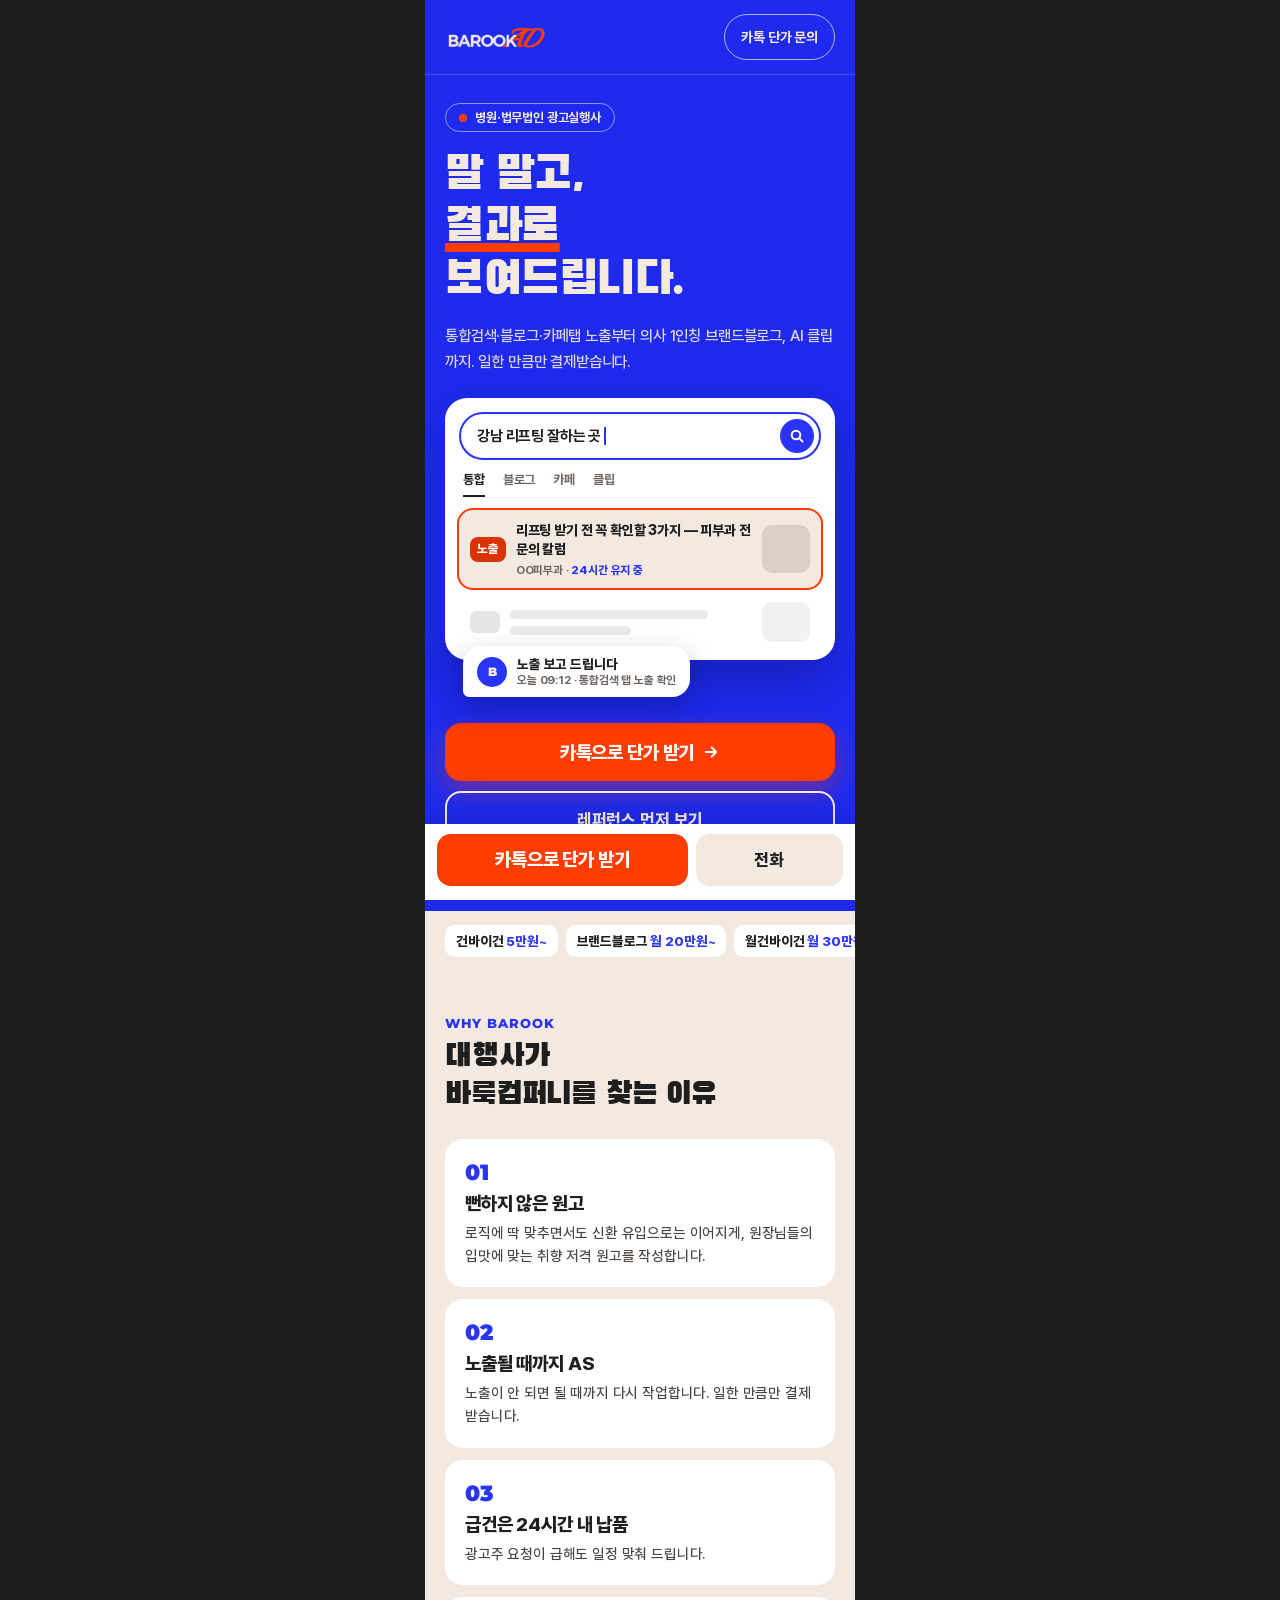
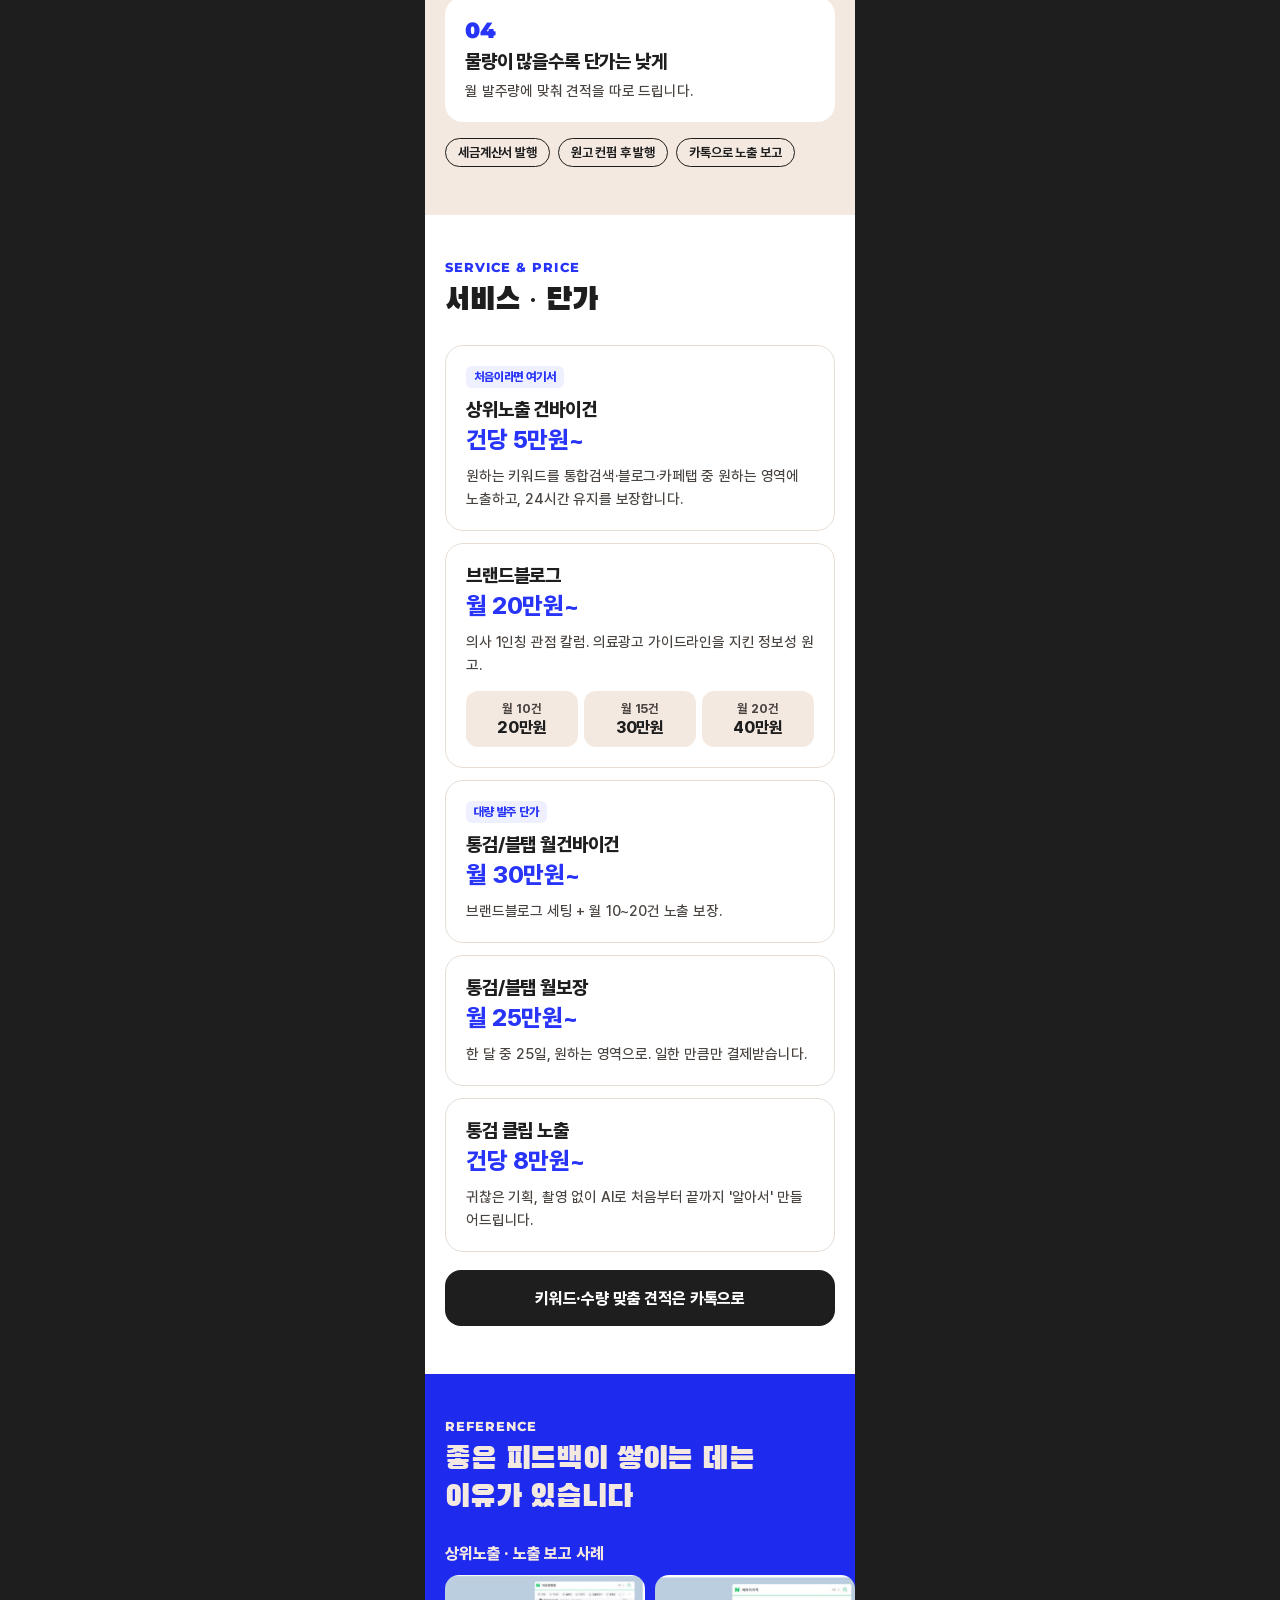
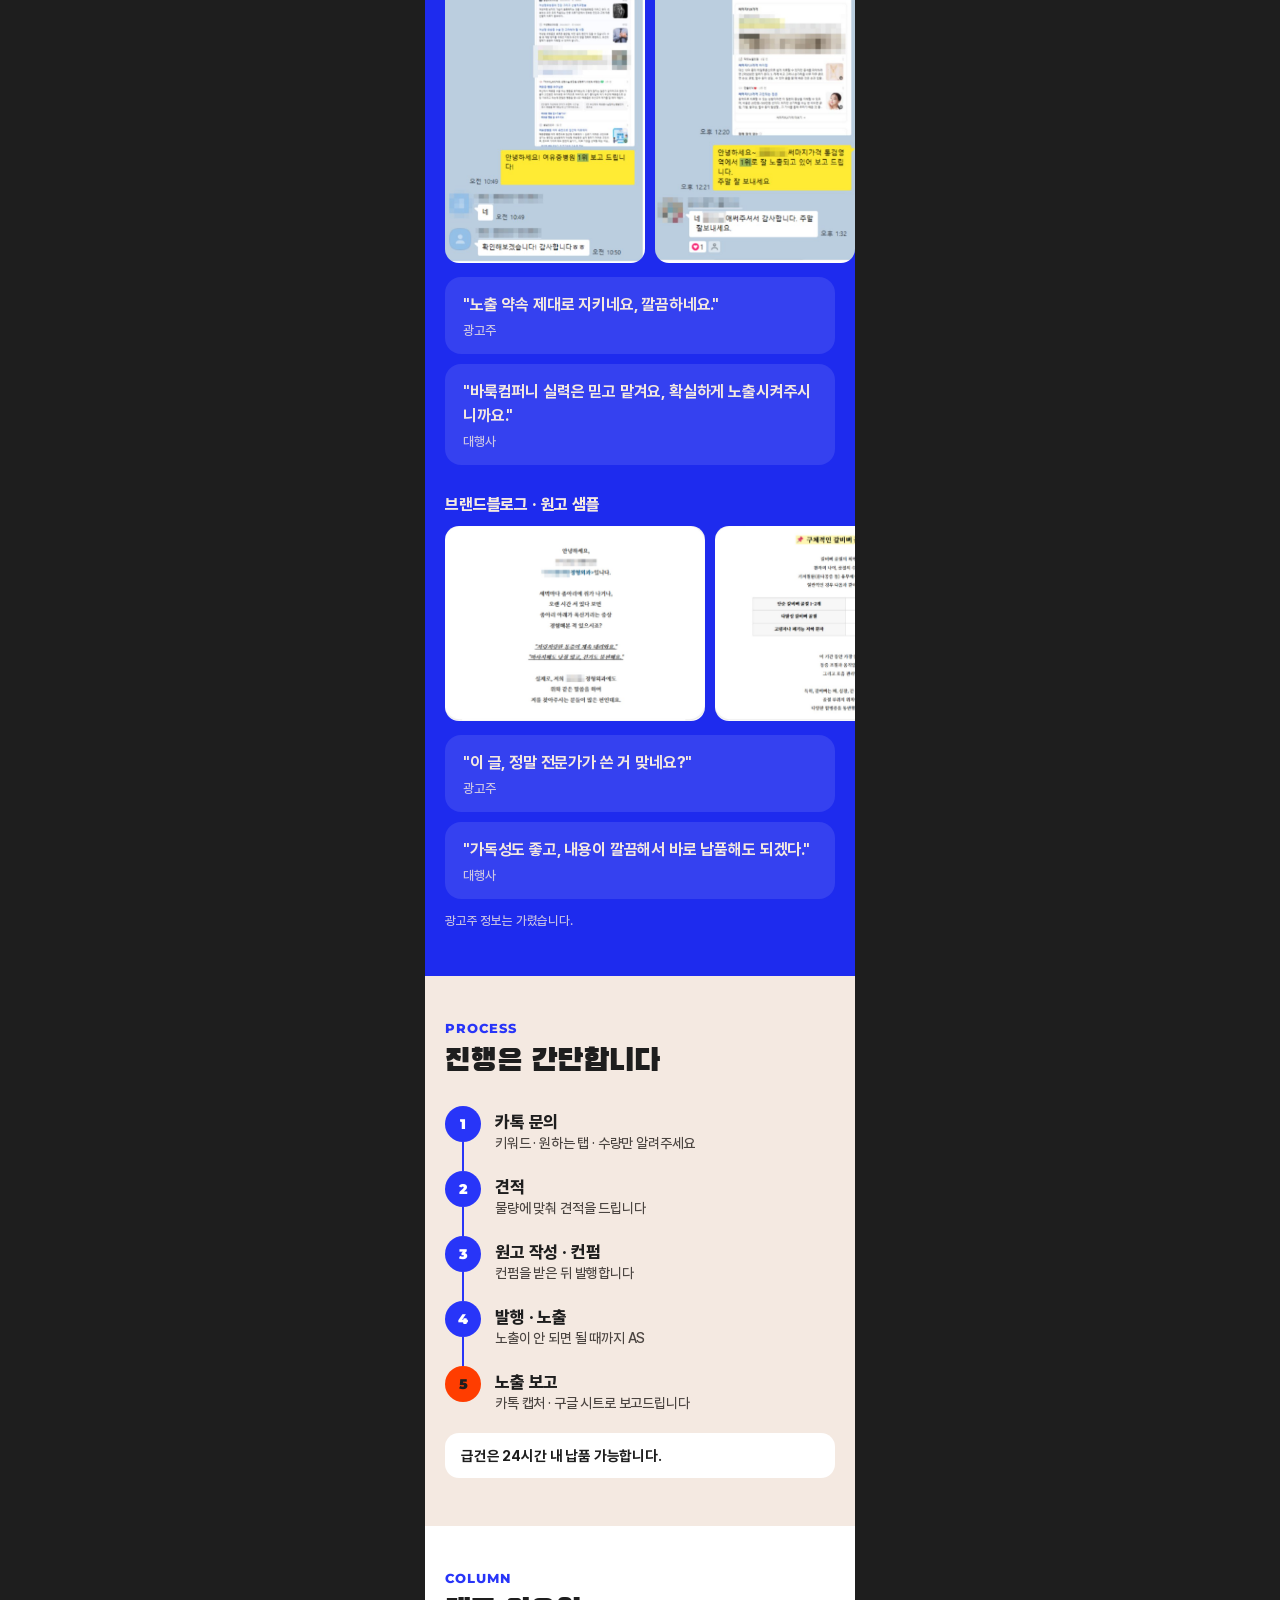
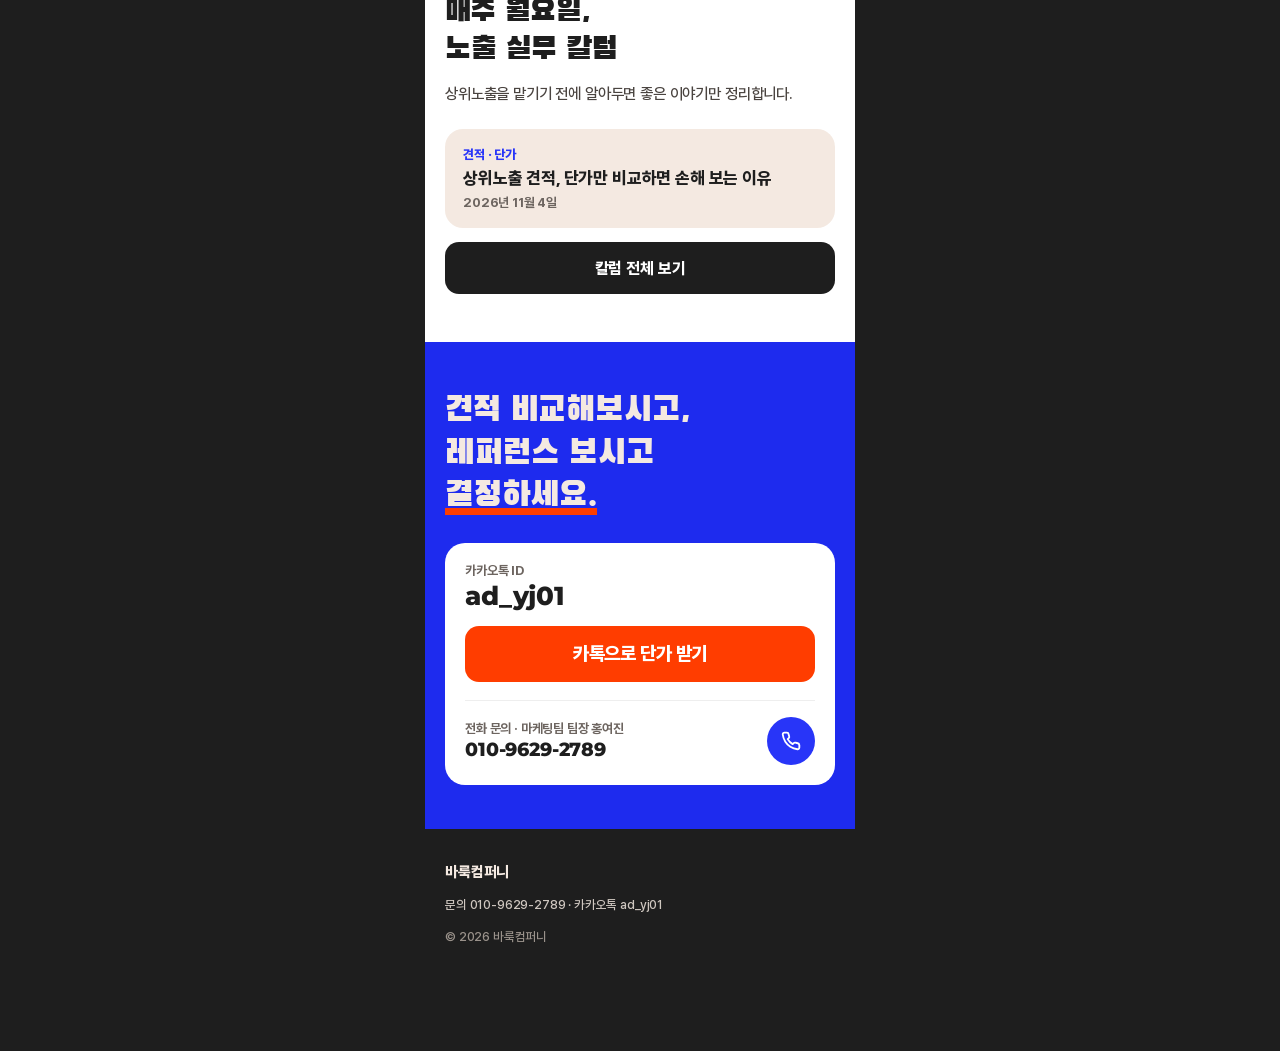
==== index.html @ 10cfa562 "홈페이지 + 칼럼 구조 + 첫 칼럼 Co-Authored-By: Claude Opus 5.5 <noreply@anthropic.com> Claude-Session: https://" ====
<!doctype html>
<html lang="ko">
<head>
<meta charset="utf-8">
<meta name="viewport" content="width=device-width, initial-scale=1">
<meta name="naver-site-verification" content="9f7750fa93e4ac47fd04070703e6110148996afa" />
<title>병원·법무법인 광고실행사 바룩컴퍼니 | 병원광고 | 법률마케팅</title>
<meta name="description" content="병원 및 법무법인 전문 광고실행사, 병원홍보, 병원광고, 개원마케팅, 병원마케팅, 치과, 피부과, 성형외과, 정형외과, 한의원마케팅, 변호사마케팅, 법무법인마케팅, 블로그관리대행">
<meta property="og:type" content="website">
<meta property="og:title" content="병원·법무법인 광고실행사 바룩컴퍼니">
<meta property="og:site_name" content="바룩컴퍼니">
<meta property="og:description" content="말 말고, 결과로 보여드립니다. 상위노출 건당 5만원부터 · 24시간 유지 보장 · 노출될 때까지 AS">
<meta property="og:url" content="https://barookad.netlify.app/">
<meta property="og:image" content="https://barookad.netlify.app/og.png">
<meta property="og:image:width" content="1200">
<meta property="og:image:height" content="630">
<meta property="og:locale" content="ko_KR">
<meta name="robots" content="index,follow">
<link rel="canonical" href="https://barookad.netlify.app/">
<meta name="theme-color" content="#1E2BEE">
<link rel="icon" href="favicon.ico" sizes="any">
<link rel="icon" type="image/png" sizes="192x192" href="icon-192.png">
<link rel="apple-touch-icon" href="apple-touch-icon.png">
<link rel="preconnect" href="https://fonts.googleapis.com">
<link rel="preconnect" href="https://fonts.gstatic.com" crossorigin>
<link rel="stylesheet" href="https://fonts.googleapis.com/css2?family=Black+Han+Sans&family=Montserrat:wght@700;800;900&display=swap">
<style>
@font-face{font-family:"Pretendard";font-weight:500;font-display:swap;src:url("assets/fonts/Pretendard-Medium.woff2") format("woff2")}
@font-face{font-family:"Pretendard";font-weight:700;font-display:swap;src:url("assets/fonts/Pretendard-Bold.woff2") format("woff2")}
@font-face{font-family:"Pretendard";font-weight:800;font-display:swap;src:url("assets/fonts/Pretendard-ExtraBold.woff2") format("woff2")}
html{scroll-behavior:smooth}
body{margin:0;background:#1E1E1E;font-family:"Pretendard",sans-serif}
a{color:#2835F8}a:hover{color:#1E2BEE}
</style>
</head>
<body>
<div style="width: 100%; max-width: 430px; margin: 0 auto; display: flex; flex-direction: column; background: #1E1E1E; font-family: 'Pretendard', 'Apple SD Gothic Neo', sans-serif; color: #1E1E1E; letter-spacing: -0.01em; -webkit-font-smoothing: antialiased">

<header style="background: #1E2BEE; padding: 14px 20px; display: flex; align-items: center; justify-content: space-between; border-bottom: 1px solid rgba(244,233,225,0.18)">
  <img src="assets/logo.png" alt="BAROOK AD 바룩컴퍼니" style="height: 24px; width: auto; display: block">
  <a href="#contact" style="display: inline-flex; align-items: center; min-height: 44px; padding: 0 16px; border-radius: 999px; border: 1.5px solid rgba(244,233,225,0.7); color: #F4E9E1; font-size: 14px; font-weight: 700; text-decoration: none">카톡 단가 문의</a>
</header>

<section style="background: #1E2BEE; color: #F4E9E1; padding: 28px 20px 0">
  <p style="margin: 0; display: inline-flex; align-items: center; gap: 8px; border: 1.5px solid rgba(244,233,225,0.55); border-radius: 999px; padding: 6px 13px; font-size: 13px; font-weight: 700"><span style="width: 8px; height: 8px; border-radius: 50%; background: #FF3D00; display: inline-block"></span>병원·법무법인 광고실행사</p>
  <h1 style="margin: 18px 0 0; font-family: 'Black Han Sans', 'Pretendard', sans-serif; font-weight: 400; font-size: 46px; line-height: 1.14; letter-spacing: -0.01em">말 말고,<br><span style="text-decoration: underline; text-decoration-color: #FF3D00; text-decoration-thickness: 9px; text-underline-offset: 2px">결과로</span><br>보여드립니다.</h1>
  <p style="margin: 16px 0 0; font-size: 15.5px; line-height: 1.65; font-weight: 500; color: rgba(244,233,225,0.9)">통합검색·블로그·카페탭 노출부터 의사 1인칭 브랜드블로그, AI 클립까지. 일한 만큼만 결제받습니다.</p>

  <div style="margin-top: 24px; background: #FFFFFF; border-radius: 22px; padding: 14px; color: #1E1E1E; box-shadow: 0 20px 50px rgba(8,12,90,0.35)">
    <div style="display: flex; align-items: center; border: 2px solid #2835F8; border-radius: 999px; padding: 5px 5px 5px 16px; font-size: 15px; font-weight: 700">
      <span>강남 리프팅 잘하는 곳</span><span style="display: inline-block; width: 2px; height: 18px; background: #2835F8; margin-left: 3px"></span>
      <span style="margin-left: auto; width: 34px; height: 34px; border-radius: 50%; background: #2835F8; display: flex; align-items: center; justify-content: center"><svg width="16" height="16" viewBox="0 0 24 24" fill="none" stroke="#FFFFFF" stroke-width="3" aria-hidden="true"><circle cx="10.5" cy="10.5" r="6.5"></circle><path d="M15.5 15.5L21 21"></path></svg></span>
    </div>
    <div style="display: flex; gap: 18px; margin: 12px 4px 0; font-size: 13px; font-weight: 700; color: #6D6560; border-bottom: 1px solid #EEEEEE">
      <span style="padding-bottom: 8px; color: #1E1E1E; border-bottom: 2.5px solid #1E1E1E">통합</span><span style="padding-bottom: 8px">블로그</span><span style="padding-bottom: 8px">카페</span><span style="padding-bottom: 8px">클립</span>
    </div>
    <div style="margin-top: 12px; display: flex; gap: 10px; align-items: center; padding: 11px; border-radius: 14px; background: #F4E9E1; outline: 2px solid #FF3D00">
      <span style="flex: none; background: #D93300; color: #FFFFFF; border-radius: 8px; padding: 6px 7px; font-size: 12.5px; font-weight: 800; line-height: 1">노출</span>
      <div style="flex: 1; min-width: 0">
        <div style="font-size: 14px; font-weight: 800; line-height: 1.35">리프팅 받기 전 꼭 확인할 3가지 — 피부과 전문의 칼럼</div>
        <div style="margin-top: 4px; font-size: 11.5px; color: #6D6560; font-weight: 600">OO피부과 · <span style="color: #2835F8; font-weight: 800">24시간 유지 중</span></div>
      </div>
      <span style="flex: none; width: 48px; height: 48px; border-radius: 10px; background: #DCD0C6"></span>
    </div>
    <div style="margin-top: 10px; display: flex; gap: 10px; align-items: center; padding: 4px 11px">
      <span style="flex: none; width: 30px; height: 22px; border-radius: 6px; background: #E6E6E6"></span>
      <div style="flex: 1"><div style="height: 9px; width: 82%; border-radius: 5px; background: #EBEBEB"></div><div style="height: 9px; width: 50%; border-radius: 5px; background: #EBEBEB; margin-top: 7px"></div></div>
      <span style="flex: none; width: 48px; height: 40px; border-radius: 10px; background: #F1F1F1"></span>
    </div>
  </div>
  <div style="position: relative; margin: -14px 0 0 18px; display: inline-flex; gap: 10px; align-items: center; background: #FFFFFF; color: #1E1E1E; border-radius: 18px 18px 18px 6px; padding: 10px 14px; box-shadow: 0 12px 28px rgba(8,12,90,0.3)">
    <span style="width: 30px; height: 30px; border-radius: 50%; background: #2835F8; color: #F4E9E1; display: flex; align-items: center; justify-content: center; font-family: 'Montserrat', sans-serif; font-weight: 900; font-size: 12px">B</span>
    <div><div style="font-size: 13.5px; font-weight: 800">노출 보고 드립니다</div><div style="font-size: 11.5px; color: #6D6560; font-weight: 600; margin-top: 1px">오늘 09:12 · 통합검색 탭 노출 확인</div></div>
  </div>

  <div style="margin-top: 26px; display: flex; flex-direction: column; gap: 10px">
    <a href="#contact" style="display: flex; align-items: center; justify-content: center; gap: 8px; min-height: 58px; border-radius: 16px; background: #FF3D00; color: #FFFFFF; font-size: 19px; font-weight: 800; text-decoration: none; box-shadow: 0 10px 24px rgba(255,61,0,0.35)">카톡으로 단가 받기<svg width="18" height="18" viewBox="0 0 24 24" fill="none" stroke="#FFFFFF" stroke-width="2.6" stroke-linecap="round" stroke-linejoin="round" aria-hidden="true"><path d="M5 12h14M13 6l6 6-6 6"></path></svg></a>
    <a href="#reference" style="display: flex; align-items: center; justify-content: center; min-height: 54px; border-radius: 16px; border: 2px solid #F4E9E1; color: #F4E9E1; font-size: 17px; font-weight: 800; text-decoration: none">레퍼런스 먼저 보기</a>
  </div>
  <div style="margin-top: 18px; display: flex; flex-wrap: wrap; gap: 8px 14px; font-size: 13.5px; font-weight: 700">
    <span style="display: inline-flex; align-items: center; gap: 6px"><svg width="16" height="16" viewBox="0 0 24 24" fill="none" stroke="#F4E9E1" stroke-width="3" stroke-linecap="round" stroke-linejoin="round" aria-hidden="true"><path d="M4 12.5l5 5L20 6.5"></path></svg>건당 5만원부터</span>
    <span style="display: inline-flex; align-items: center; gap: 6px"><svg width="16" height="16" viewBox="0 0 24 24" fill="none" stroke="#F4E9E1" stroke-width="3" stroke-linecap="round" stroke-linejoin="round" aria-hidden="true"><path d="M4 12.5l5 5L20 6.5"></path></svg>24시간 유지 보장</span>
    <span style="display: inline-flex; align-items: center; gap: 6px"><svg width="16" height="16" viewBox="0 0 24 24" fill="none" stroke="#F4E9E1" stroke-width="3" stroke-linecap="round" stroke-linejoin="round" aria-hidden="true"><path d="M4 12.5l5 5L20 6.5"></path></svg>노출될 때까지 AS</span>
  </div>
  <div style="margin: 28px -20px 0; background: #F4E9E1; color: #1E1E1E; padding: 14px 20px; display: flex; gap: 8px; overflow-x: auto; white-space: nowrap; font-size: 13.5px; font-weight: 800">
    <span style="flex: none; background: #FFFFFF; border-radius: 10px; padding: 8px 11px">건바이건 <span style="color: #2835F8">5만원~</span></span>
    <span style="flex: none; background: #FFFFFF; border-radius: 10px; padding: 8px 11px">브랜드블로그 <span style="color: #2835F8">월 20만원~</span></span>
    <span style="flex: none; background: #FFFFFF; border-radius: 10px; padding: 8px 11px">월건바이건 <span style="color: #2835F8">월 30만원~</span></span>
    <span style="flex: none; background: #FFFFFF; border-radius: 10px; padding: 8px 11px">월보장 <span style="color: #2835F8">월 25만원~</span></span>
    <span style="flex: none; background: #FFFFFF; border-radius: 10px; padding: 8px 11px">클립 <span style="color: #2835F8">8만원~</span></span>
  </div>
</section>

<section style="background: #F4E9E1; padding: 44px 20px 48px">
  <p style="margin: 0; font-family: 'Montserrat', sans-serif; font-weight: 800; font-size: 13px; letter-spacing: 0.08em; color: #2835F8">WHY BAROOK</p>
  <h2 style="margin: 8px 0 0; font-family: 'Black Han Sans', 'Pretendard', sans-serif; font-weight: 400; font-size: 31px; line-height: 1.22">대행사가<br>바룩컴퍼니를 찾는 이유</h2>
  <div style="margin-top: 24px; display: flex; flex-direction: column; gap: 12px">
    <div style="background: #FFFFFF; border-radius: 18px; padding: 20px">
      <div style="font-family: 'Montserrat', sans-serif; font-weight: 900; font-size: 22px; color: #2835F8">01</div>
      <h3 style="margin: 6px 0 0; font-size: 19px; font-weight: 800">뻔하지 않은 원고</h3>
      <p style="margin: 6px 0 0; font-size: 14.5px; line-height: 1.6; color: #4A4440">로직에 딱 맞추면서도 신환 유입으로는 이어지게, 원장님들의 입맛에 맞는 취향 저격 원고를 작성합니다.</p>
    </div>
    <div style="background: #FFFFFF; border-radius: 18px; padding: 20px">
      <div style="font-family: 'Montserrat', sans-serif; font-weight: 900; font-size: 22px; color: #2835F8">02</div>
      <h3 style="margin: 6px 0 0; font-size: 19px; font-weight: 800">노출될 때까지 AS</h3>
      <p style="margin: 6px 0 0; font-size: 14.5px; line-height: 1.6; color: #4A4440">노출이 안 되면 될 때까지 다시 작업합니다. 일한 만큼만 결제받습니다.</p>
    </div>
    <div style="background: #FFFFFF; border-radius: 18px; padding: 20px">
      <div style="font-family: 'Montserrat', sans-serif; font-weight: 900; font-size: 22px; color: #2835F8">03</div>
      <h3 style="margin: 6px 0 0; font-size: 19px; font-weight: 800">급건은 24시간 내 납품</h3>
      <p style="margin: 6px 0 0; font-size: 14.5px; line-height: 1.6; color: #4A4440">광고주 요청이 급해도 일정 맞춰 드립니다.</p>
    </div>
    <div style="background: #FFFFFF; border-radius: 18px; padding: 20px">
      <div style="font-family: 'Montserrat', sans-serif; font-weight: 900; font-size: 22px; color: #2835F8">04</div>
      <h3 style="margin: 6px 0 0; font-size: 19px; font-weight: 800">물량이 많을수록 단가는 낮게</h3>
      <p style="margin: 6px 0 0; font-size: 14.5px; line-height: 1.6; color: #4A4440">월 발주량에 맞춰 견적을 따로 드립니다.</p>
    </div>
  </div>
  <div style="margin-top: 16px; display: flex; flex-wrap: wrap; gap: 8px">
    <span style="border: 1.5px solid #1E1E1E; border-radius: 999px; padding: 6px 12px; font-size: 13px; font-weight: 700">세금계산서 발행</span>
    <span style="border: 1.5px solid #1E1E1E; border-radius: 999px; padding: 6px 12px; font-size: 13px; font-weight: 700">원고 컨펌 후 발행</span>
    <span style="border: 1.5px solid #1E1E1E; border-radius: 999px; padding: 6px 12px; font-size: 13px; font-weight: 700">카톡으로 노출 보고</span>
  </div>
</section>

<section style="background: #FFFFFF; padding: 44px 20px 48px">
  <p style="margin: 0; font-family: 'Montserrat', sans-serif; font-weight: 800; font-size: 13px; letter-spacing: 0.08em; color: #2835F8">SERVICE &amp; PRICE</p>
  <h2 style="margin: 8px 0 0; font-family: 'Black Han Sans', 'Pretendard', sans-serif; font-weight: 400; font-size: 31px; line-height: 1.22">서비스 · 단가</h2>
  <div style="margin-top: 24px; display: flex; flex-direction: column; gap: 12px">

    <div style="border: 1.5px solid #E6DDD5; border-radius: 18px; padding: 20px">
      <p style="margin: 0; display: inline-block; background: #EEF0FF; color: #2835F8; border-radius: 6px; padding: 4px 8px; font-size: 12px; font-weight: 800">처음이라면 여기서</p>
      <h3 style="margin: 10px 0 0; font-size: 19px; font-weight: 800">상위노출 건바이건</h3>
      <p style="margin: 4px 0 0; font-size: 24px; font-weight: 800; color: #2835F8">건당 5만원~</p>
      <p style="margin: 10px 0 0; font-size: 14.5px; line-height: 1.6; color: #4A4440">원하는 키워드를 통합검색·블로그·카페탭 중 원하는 영역에 노출하고, 24시간 유지를 보장합니다.</p>
    </div>

    <div style="border: 1.5px solid #E6DDD5; border-radius: 18px; padding: 20px">
      <h3 style="margin: 0; font-size: 19px; font-weight: 800">브랜드블로그</h3>
      <p style="margin: 4px 0 0; font-size: 24px; font-weight: 800; color: #2835F8">월 20만원~</p>
      <p style="margin: 10px 0 0; font-size: 14.5px; line-height: 1.6; color: #4A4440">의사 1인칭 관점 칼럼. 의료광고 가이드라인을 지킨 정보성 원고.</p>
      <div style="margin-top: 14px; display: grid; grid-template-columns: repeat(3, minmax(0, 1fr)); gap: 6px">
        <div style="background: #F4E9E1; border-radius: 12px; padding: 10px 6px; text-align: center"><div style="font-size: 12.5px; font-weight: 700; color: #4A4440">월 10건</div><div style="font-size: 16px; font-weight: 800; margin-top: 2px">20만원</div></div>
        <div style="background: #F4E9E1; border-radius: 12px; padding: 10px 6px; text-align: center"><div style="font-size: 12.5px; font-weight: 700; color: #4A4440">월 15건</div><div style="font-size: 16px; font-weight: 800; margin-top: 2px">30만원</div></div>
        <div style="background: #F4E9E1; border-radius: 12px; padding: 10px 6px; text-align: center"><div style="font-size: 12.5px; font-weight: 700; color: #4A4440">월 20건</div><div style="font-size: 16px; font-weight: 800; margin-top: 2px">40만원</div></div>
      </div>
    </div>

    <div style="border: 1.5px solid #E6DDD5; border-radius: 18px; padding: 20px">
      <p style="margin: 0; display: inline-block; background: #EEF0FF; color: #2835F8; border-radius: 6px; padding: 4px 8px; font-size: 12px; font-weight: 800">대량 발주 단가</p>
      <h3 style="margin: 10px 0 0; font-size: 19px; font-weight: 800">통검/블탭 월건바이건</h3>
      <p style="margin: 4px 0 0; font-size: 24px; font-weight: 800; color: #2835F8">월 30만원~</p>
      <p style="margin: 10px 0 0; font-size: 14.5px; line-height: 1.6; color: #4A4440">브랜드블로그 세팅 + 월 10~20건 노출 보장.</p>
    </div>

    <div style="border: 1.5px solid #E6DDD5; border-radius: 18px; padding: 20px">
      <h3 style="margin: 0; font-size: 19px; font-weight: 800">통검/블탭 월보장</h3>
      <p style="margin: 4px 0 0; font-size: 24px; font-weight: 800; color: #2835F8">월 25만원~</p>
      <p style="margin: 10px 0 0; font-size: 14.5px; line-height: 1.6; color: #4A4440">한 달 중 25일, 원하는 영역으로. 일한 만큼만 결제받습니다.</p>
    </div>

    <div style="border: 1.5px solid #E6DDD5; border-radius: 18px; padding: 20px">
      <h3 style="margin: 0; font-size: 19px; font-weight: 800">통검 클립 노출</h3>
      <p style="margin: 4px 0 0; font-size: 24px; font-weight: 800; color: #2835F8">건당 8만원~</p>
      <p style="margin: 10px 0 0; font-size: 14.5px; line-height: 1.6; color: #4A4440">귀찮은 기획, 촬영 없이 AI로 처음부터 끝까지 '알아서' 만들어드립니다.</p>
    </div>
  </div>
  <a href="#contact" style="margin-top: 18px; display: flex; align-items: center; justify-content: center; min-height: 56px; border-radius: 16px; background: #1E1E1E; color: #FFFFFF; font-size: 16px; font-weight: 800; text-decoration: none">키워드·수량 맞춤 견적은 카톡으로</a>
</section>

<section id="reference" style="background: #1E2BEE; color: #F4E9E1; padding: 44px 0 48px">
  <div style="padding: 0 20px">
    <p style="margin: 0; font-family: 'Montserrat', sans-serif; font-weight: 800; font-size: 13px; letter-spacing: 0.08em; color: #F4E9E1">REFERENCE</p>
    <h2 style="margin: 8px 0 0; font-family: 'Black Han Sans', 'Pretendard', sans-serif; font-weight: 400; font-size: 31px; line-height: 1.22">좋은 피드백이 쌓이는 데는<br>이유가 있습니다</h2>
    <h3 style="margin: 26px 0 0; font-size: 16px; font-weight: 800">상위노출 · 노출 보고 사례</h3>
  </div>
  <div style="margin-top: 12px; display: flex; gap: 10px; overflow-x: auto; padding: 0 20px">
    <img src="assets/ref1.jpg" alt="노출 보고 카톡 캡처 1" style="flex: none; width: 200px; height: 288px; object-fit: cover; object-position: top; border-radius: 14px; display: block">
    <img src="assets/ref2.jpg" alt="노출 보고 카톡 캡처 2" style="flex: none; width: 200px; height: 288px; object-fit: cover; object-position: top; border-radius: 14px; display: block">
    <img src="assets/ref3.jpg" alt="노출 보고 카톡 캡처 3" style="flex: none; width: 200px; height: 288px; object-fit: cover; object-position: top; border-radius: 14px; display: block">
  </div>
  <div style="padding: 0 20px">
    <div style="margin-top: 14px; display: flex; flex-direction: column; gap: 10px">
      <blockquote style="margin: 0; background: rgba(255,255,255,0.1); border-radius: 16px; padding: 16px 18px"><p style="margin: 0; font-size: 16px; font-weight: 700; line-height: 1.5">"노출 약속 제대로 지키네요, 깔끔하네요."</p><footer style="margin-top: 6px; font-size: 13px; color: rgba(244,233,225,0.8)">광고주</footer></blockquote>
      <blockquote style="margin: 0; background: rgba(255,255,255,0.1); border-radius: 16px; padding: 16px 18px"><p style="margin: 0; font-size: 16px; font-weight: 700; line-height: 1.5">"바룩컴퍼니 실력은 믿고 맡겨요, 확실하게 노출시켜주시니까요."</p><footer style="margin-top: 6px; font-size: 13px; color: rgba(244,233,225,0.8)">대행사</footer></blockquote>
    </div>
    <h3 style="margin: 30px 0 0; font-size: 16px; font-weight: 800">브랜드블로그 · 원고 샘플</h3>
  </div>
  <div style="margin-top: 12px; display: flex; gap: 10px; overflow-x: auto; padding: 0 20px">
    <img src="assets/blog1.jpg" alt="브랜드블로그 원고 샘플 1" style="flex: none; width: 260px; height: 195px; object-fit: cover; border-radius: 14px; background: #FFFFFF; display: block">
    <img src="assets/blog2.jpg" alt="브랜드블로그 원고 샘플 2" style="flex: none; width: 260px; height: 195px; object-fit: cover; border-radius: 14px; background: #FFFFFF; display: block">
    <img src="assets/blog3.jpg" alt="브랜드블로그 원고 샘플 3" style="flex: none; width: 260px; height: 195px; object-fit: cover; border-radius: 14px; background: #FFFFFF; display: block">
  </div>
  <div style="padding: 0 20px">
    <div style="margin-top: 14px; display: flex; flex-direction: column; gap: 10px">
      <blockquote style="margin: 0; background: rgba(255,255,255,0.1); border-radius: 16px; padding: 16px 18px"><p style="margin: 0; font-size: 16px; font-weight: 700; line-height: 1.5">"이 글, 정말 전문가가 쓴 거 맞네요?"</p><footer style="margin-top: 6px; font-size: 13px; color: rgba(244,233,225,0.8)">광고주</footer></blockquote>
      <blockquote style="margin: 0; background: rgba(255,255,255,0.1); border-radius: 16px; padding: 16px 18px"><p style="margin: 0; font-size: 16px; font-weight: 700; line-height: 1.5">"가독성도 좋고, 내용이 깔끔해서 바로 납품해도 되겠다."</p><footer style="margin-top: 6px; font-size: 13px; color: rgba(244,233,225,0.8)">대행사</footer></blockquote>
    </div>
    <p style="margin: 14px 0 0; font-size: 12.5px; color: rgba(244,233,225,0.8)">광고주 정보는 가렸습니다.</p>
  </div>
</section>

<section style="background: #F4E9E1; padding: 44px 20px 48px">
  <p style="margin: 0; font-family: 'Montserrat', sans-serif; font-weight: 800; font-size: 13px; letter-spacing: 0.08em; color: #2835F8">PROCESS</p>
  <h2 style="margin: 8px 0 0; font-family: 'Black Han Sans', 'Pretendard', sans-serif; font-weight: 400; font-size: 31px; line-height: 1.22">진행은 간단합니다</h2>
  <ol style="margin: 24px 0 0; padding: 0; list-style: none; display: flex; flex-direction: column; gap: 0">
    <li style="display: flex; gap: 14px">
      <div style="display: flex; flex-direction: column; align-items: center"><span style="width: 36px; height: 36px; border-radius: 50%; background: #2835F8; color: #FFFFFF; display: flex; align-items: center; justify-content: center; font-family: 'Montserrat', sans-serif; font-weight: 900; font-size: 14px">1</span><span style="flex: 1; width: 2px; background: #2835F8; min-height: 18px"></span></div>
      <div style="padding: 6px 0 20px"><div style="font-size: 17px; font-weight: 800">카톡 문의</div><div style="margin-top: 3px; font-size: 14px; color: #4A4440">키워드 · 원하는 탭 · 수량만 알려주세요</div></div>
    </li>
    <li style="display: flex; gap: 14px">
      <div style="display: flex; flex-direction: column; align-items: center"><span style="width: 36px; height: 36px; border-radius: 50%; background: #2835F8; color: #FFFFFF; display: flex; align-items: center; justify-content: center; font-family: 'Montserrat', sans-serif; font-weight: 900; font-size: 14px">2</span><span style="flex: 1; width: 2px; background: #2835F8; min-height: 18px"></span></div>
      <div style="padding: 6px 0 20px"><div style="font-size: 17px; font-weight: 800">견적</div><div style="margin-top: 3px; font-size: 14px; color: #4A4440">물량에 맞춰 견적을 드립니다</div></div>
    </li>
    <li style="display: flex; gap: 14px">
      <div style="display: flex; flex-direction: column; align-items: center"><span style="width: 36px; height: 36px; border-radius: 50%; background: #2835F8; color: #FFFFFF; display: flex; align-items: center; justify-content: center; font-family: 'Montserrat', sans-serif; font-weight: 900; font-size: 14px">3</span><span style="flex: 1; width: 2px; background: #2835F8; min-height: 18px"></span></div>
      <div style="padding: 6px 0 20px"><div style="font-size: 17px; font-weight: 800">원고 작성 · 컨펌</div><div style="margin-top: 3px; font-size: 14px; color: #4A4440">컨펌을 받은 뒤 발행합니다</div></div>
    </li>
    <li style="display: flex; gap: 14px">
      <div style="display: flex; flex-direction: column; align-items: center"><span style="width: 36px; height: 36px; border-radius: 50%; background: #2835F8; color: #FFFFFF; display: flex; align-items: center; justify-content: center; font-family: 'Montserrat', sans-serif; font-weight: 900; font-size: 14px">4</span><span style="flex: 1; width: 2px; background: #2835F8; min-height: 18px"></span></div>
      <div style="padding: 6px 0 20px"><div style="font-size: 17px; font-weight: 800">발행 · 노출</div><div style="margin-top: 3px; font-size: 14px; color: #4A4440">노출이 안 되면 될 때까지 AS</div></div>
    </li>
    <li style="display: flex; gap: 14px">
      <div style="display: flex; flex-direction: column; align-items: center"><span style="width: 36px; height: 36px; border-radius: 50%; background: #FF3D00; color: #1E1E1E; display: flex; align-items: center; justify-content: center; font-family: 'Montserrat', sans-serif; font-weight: 900; font-size: 14px">5</span></div>
      <div style="padding: 6px 0 0"><div style="font-size: 17px; font-weight: 800">노출 보고</div><div style="margin-top: 3px; font-size: 14px; color: #4A4440">카톡 캡처 · 구글 시트로 보고드립니다</div></div>
    </li>
  </ol>
  <p style="margin: 22px 0 0; background: #FFFFFF; border-radius: 14px; padding: 14px 16px; font-size: 14.5px; font-weight: 700">급건은 24시간 내 납품 가능합니다.</p>
</section>

<section id="column" style="background: #FFFFFF; padding: 44px 20px 48px">
  <p style="margin: 0; font-family: 'Montserrat', sans-serif; font-size: 13px; font-weight: 800; letter-spacing: 0.08em; color: #2835F8">COLUMN</p>
  <h2 style="margin: 8px 0 0; font-family: 'Black Han Sans', 'Pretendard', sans-serif; font-weight: 400; font-size: 31px; line-height: 1.22">매주 월요일,<br>노출 실무 칼럼</h2>
  <p style="margin: 12px 0 0; font-size: 15.5px; line-height: 1.65; color: #4A4440; font-weight: 500">상위노출을 맡기기 전에 알아두면 좋은 이야기만 정리합니다.</p>
  <div style="margin-top: 22px; display: grid; gap: 10px">
<!--COLUMNS:START-->
<a href="/column/seo-quote-checklist/" style="display: grid; gap: 4px; padding: 18px; border-radius: 18px; background: #F4E9E1; color: #1E1E1E; text-decoration: none"><span style="font-size: 13px; font-weight: 800; color: #2835F8">견적 · 단가</span><b style="font-size: 17px; line-height: 1.5; font-weight: 800">상위노출 견적, 단가만 비교하면 손해 보는 이유</b><time datetime="2026-11-04" style="font-size: 13px; color: #6D6560; font-weight: 700">2026년 11월 4일</time></a>

<!--COLUMNS:END-->
  </div>
  <a href="/column/" style="margin-top: 14px; display: flex; align-items: center; justify-content: center; min-height: 52px; border-radius: 14px; background: #1E1E1E; color: #FFFFFF; font-size: 16px; font-weight: 800; text-decoration: none">칼럼 전체 보기</a>
</section>

<section id="contact" style="background: #1E2BEE; color: #F4E9E1; padding: 48px 20px 44px">
  <h2 style="margin: 0; font-family: 'Black Han Sans', 'Pretendard', sans-serif; font-weight: 400; font-size: 34px; line-height: 1.24">견적 비교해보시고,<br>레퍼런스 보시고<br><span style="text-decoration: underline; text-decoration-color: #FF3D00; text-decoration-thickness: 7px; text-underline-offset: 2px">결정하세요.</span></h2>
  <div style="margin-top: 26px; background: #FFFFFF; color: #1E1E1E; border-radius: 20px; padding: 20px">
    <div style="font-size: 13px; font-weight: 700; color: #6D6560">카카오톡 ID</div>
    <div style="margin-top: 2px; font-family: 'Montserrat', sans-serif; font-weight: 800; font-size: 26px">ad_yj01</div>
    <a href="#contact" style="margin-top: 14px; display: flex; align-items: center; justify-content: center; min-height: 56px; border-radius: 14px; background: #FF3D00; color: #FFFFFF; font-size: 19px; font-weight: 800; text-decoration: none">카톡으로 단가 받기</a>
    <div style="margin-top: 18px; padding-top: 16px; border-top: 1px solid #EEEEEE; display: flex; align-items: center; justify-content: space-between; gap: 10px">
      <div><div style="font-size: 13px; font-weight: 700; color: #6D6560">전화 문의 · 마케팅팀 팀장 홍여진</div><div style="margin-top: 2px; font-family: 'Montserrat', sans-serif; font-weight: 800; font-size: 19px">010-9629-2789</div></div>
      <a href="tel:01096292789" aria-label="전화 걸기" style="flex: none; width: 48px; height: 48px; border-radius: 50%; background: #2835F8; display: flex; align-items: center; justify-content: center"><svg width="20" height="20" viewBox="0 0 24 24" fill="none" stroke="#FFFFFF" stroke-width="2.2" stroke-linecap="round" stroke-linejoin="round" aria-hidden="true"><path d="M22 16.9v3a2 2 0 0 1-2.2 2 19.8 19.8 0 0 1-8.6-3.1 19.5 19.5 0 0 1-6-6A19.8 19.8 0 0 1 2.1 4.2 2 2 0 0 1 4.1 2h3a2 2 0 0 1 2 1.7c.1.9.4 1.8.7 2.7a2 2 0 0 1-.5 2.1L8 9.8a16 16 0 0 0 6 6l1.3-1.3a2 2 0 0 1 2.1-.5c.9.3 1.8.6 2.7.7a2 2 0 0 1 1.7 2z"></path></svg></a>
    </div>
  </div>
</section>

<footer style="flex: 1; background: #1E1E1E; color: #CFC7C0; padding: 30px 20px 26px; font-size: 12.5px; line-height: 1.8">
  <div style="font-size: 15px; font-weight: 800; color: #F4E9E1">바룩컴퍼니</div>
  <div style="margin-top: 8px">문의 010-9629-2789 · 카카오톡 ad_yj01</div>
  <div style="margin-top: 10px; color: #9A928B">© 2026 바룩컴퍼니</div>
</footer>

<div style="position: sticky; bottom: 0; background: #FFFFFF; padding: 10px 12px 14px; display: flex; gap: 8px; box-shadow: 0 -8px 20px rgba(0,0,0,0.12)">
  <a href="#contact" style="flex: 1.7; display: flex; align-items: center; justify-content: center; min-height: 52px; border-radius: 14px; background: #FF3D00; color: #FFFFFF; font-size: 19px; font-weight: 800; text-decoration: none">카톡으로 단가 받기</a>
  <a href="tel:01096292789" style="flex: 1; display: flex; align-items: center; justify-content: center; min-height: 52px; border-radius: 14px; background: #F4E9E1; color: #1E1E1E; font-size: 17px; font-weight: 800; text-decoration: none">전화</a>
</div>

</div>
</body>
</html>
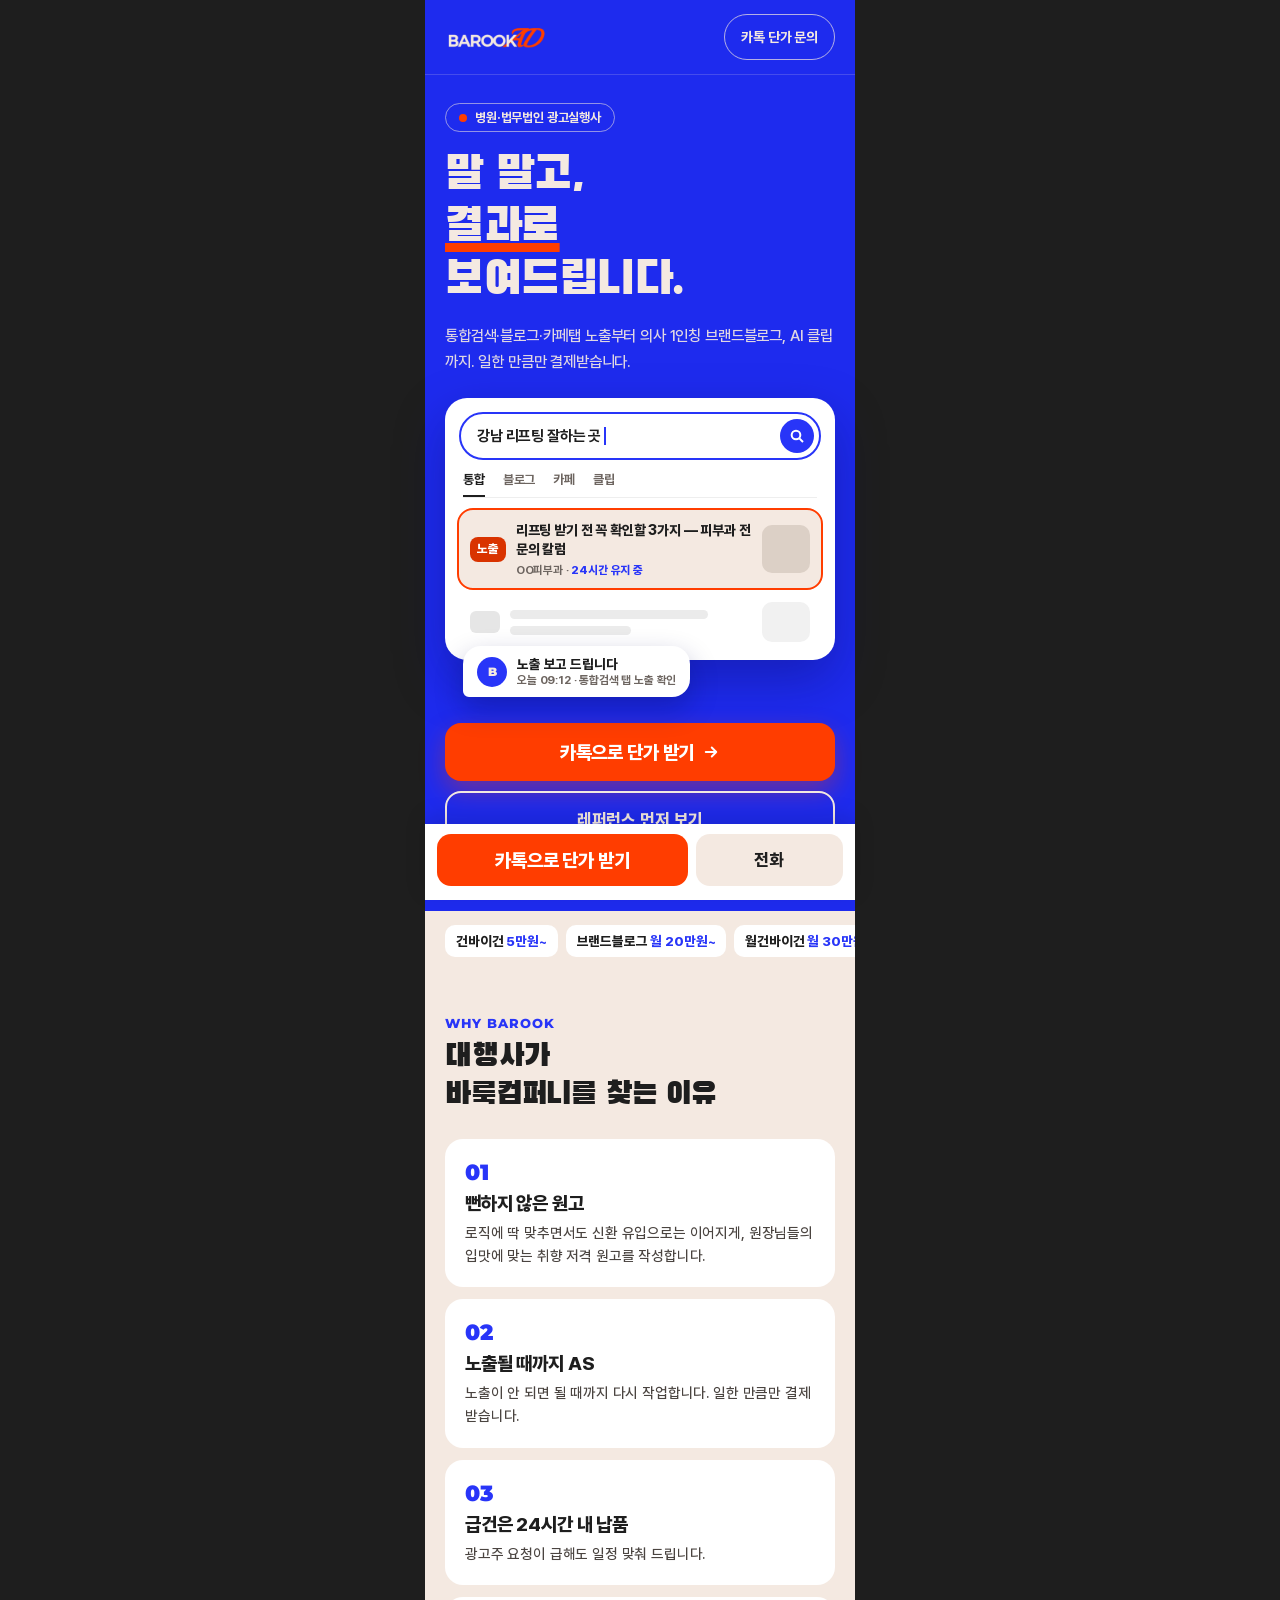
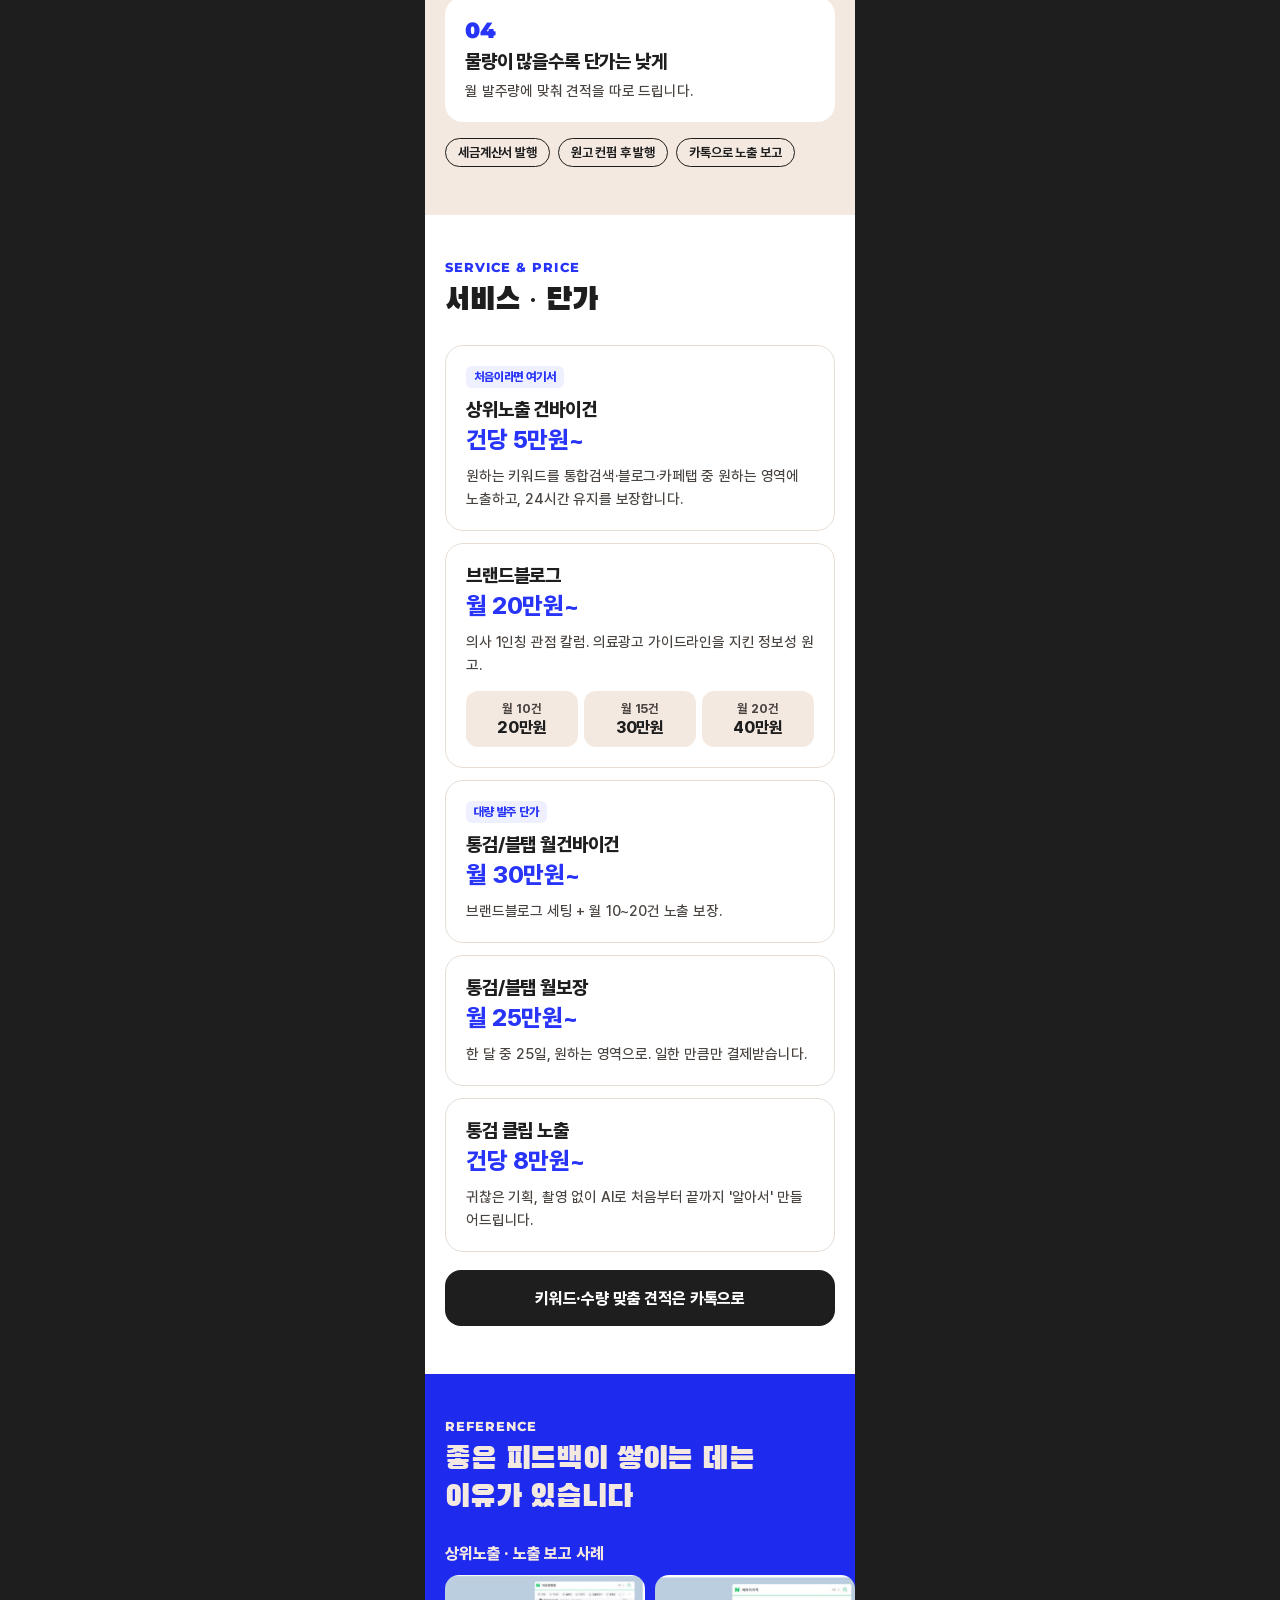
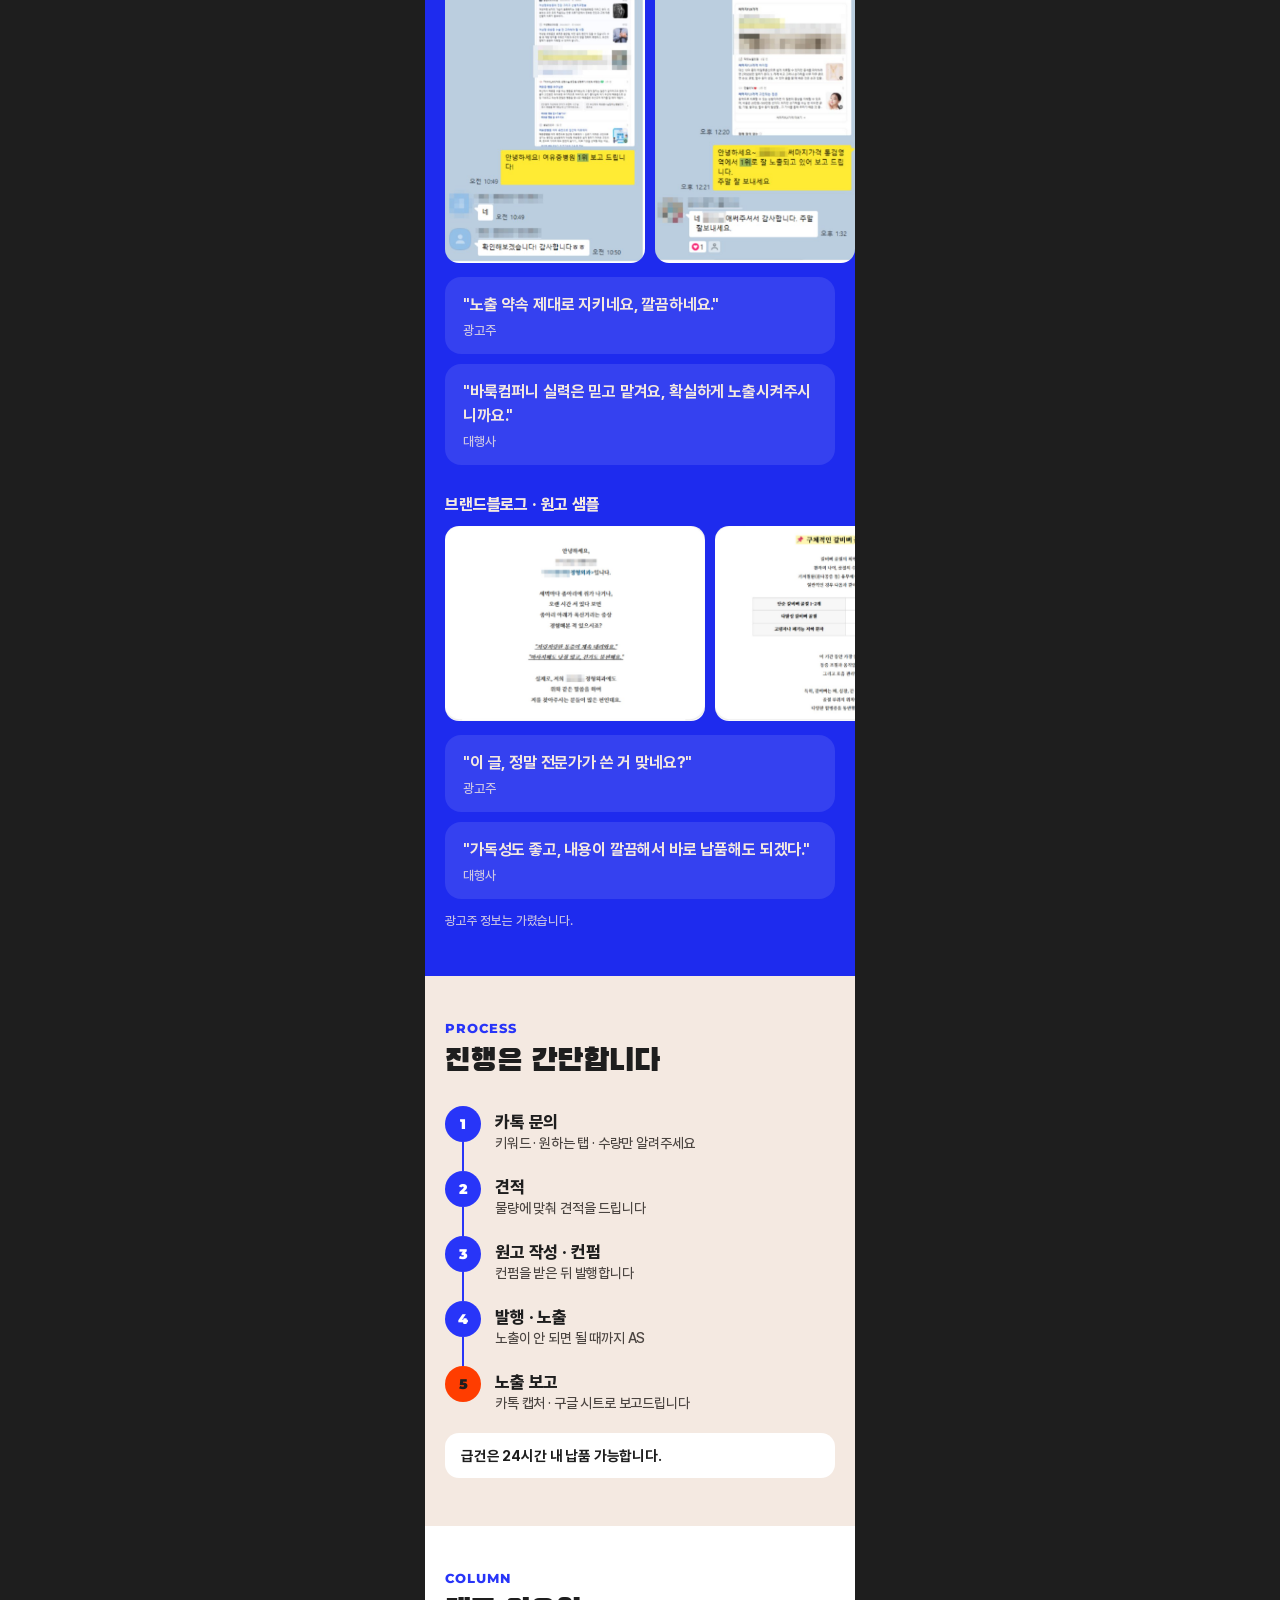
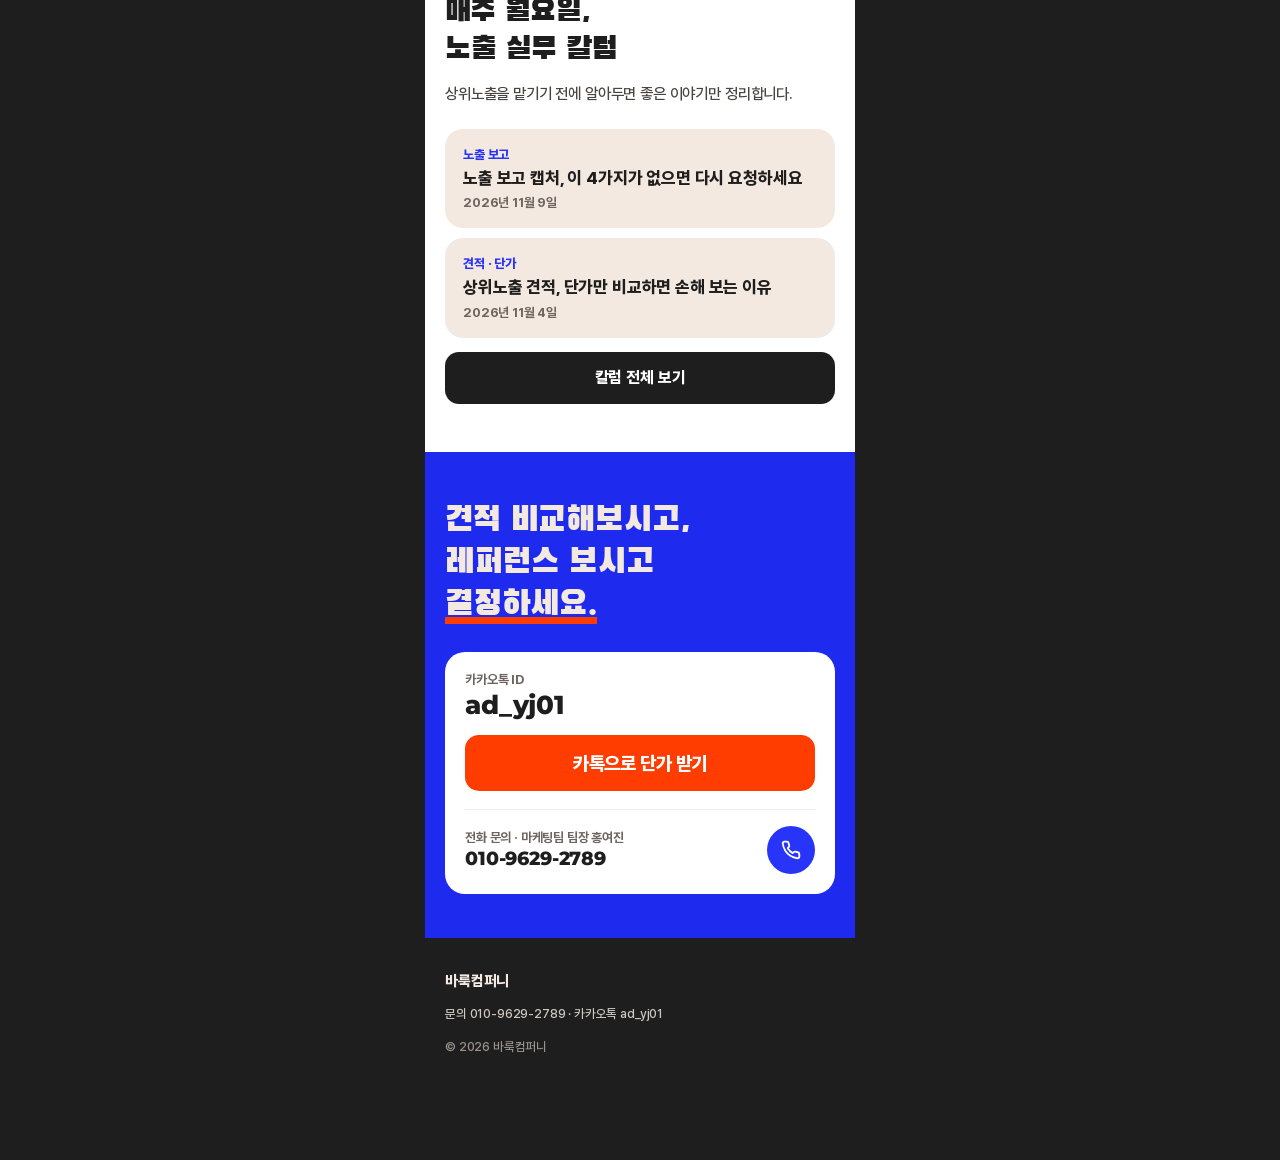
==== commit eedd3a8a: "칼럼: 노출 보고 캡처, 이 4가지가 없으면 다시 요청하세요 Co-Authored-By: Claude Opus 5.5 <noreply@anthropic.com> Claude-Ses" ====
--- a/index.html
+++ b/index.html
@@ -3,6 +3,7 @@
 <head>
 <meta charset="utf-8">
 <meta name="viewport" content="width=device-width, initial-scale=1">
+<meta name="google-site-verification" content="RT1JnqHDfOc3O64dvuVq-uKh5o_9nTUXbRiHTzjRc80" />
 <meta name="naver-site-verification" content="9f7750fa93e4ac47fd04070703e6110148996afa" />
 <title>병원·법무법인 광고실행사 바룩컴퍼니 | 병원광고 | 법률마케팅</title>
 <meta name="description" content="병원 및 법무법인 전문 광고실행사, 병원홍보, 병원광고, 개원마케팅, 병원마케팅, 치과, 피부과, 성형외과, 정형외과, 한의원마케팅, 변호사마케팅, 법무법인마케팅, 블로그관리대행">
@@ -234,6 +235,7 @@
   <p style="margin: 12px 0 0; font-size: 15.5px; line-height: 1.65; color: #4A4440; font-weight: 500">상위노출을 맡기기 전에 알아두면 좋은 이야기만 정리합니다.</p>
   <div style="margin-top: 22px; display: grid; gap: 10px">
 <!--COLUMNS:START-->
+<a href="/column/exposure-report-checklist/" style="display: grid; gap: 4px; padding: 18px; border-radius: 18px; background: #F4E9E1; color: #1E1E1E; text-decoration: none"><span style="font-size: 13px; font-weight: 800; color: #2835F8">노출 보고</span><b style="font-size: 17px; line-height: 1.5; font-weight: 800">노출 보고 캡처, 이 4가지가 없으면 다시 요청하세요</b><time datetime="2026-11-09" style="font-size: 13px; color: #6D6560; font-weight: 700">2026년 11월 9일</time></a>
 <a href="/column/seo-quote-checklist/" style="display: grid; gap: 4px; padding: 18px; border-radius: 18px; background: #F4E9E1; color: #1E1E1E; text-decoration: none"><span style="font-size: 13px; font-weight: 800; color: #2835F8">견적 · 단가</span><b style="font-size: 17px; line-height: 1.5; font-weight: 800">상위노출 견적, 단가만 비교하면 손해 보는 이유</b><time datetime="2026-11-04" style="font-size: 13px; color: #6D6560; font-weight: 700">2026년 11월 4일</time></a>
 
 <!--COLUMNS:END-->
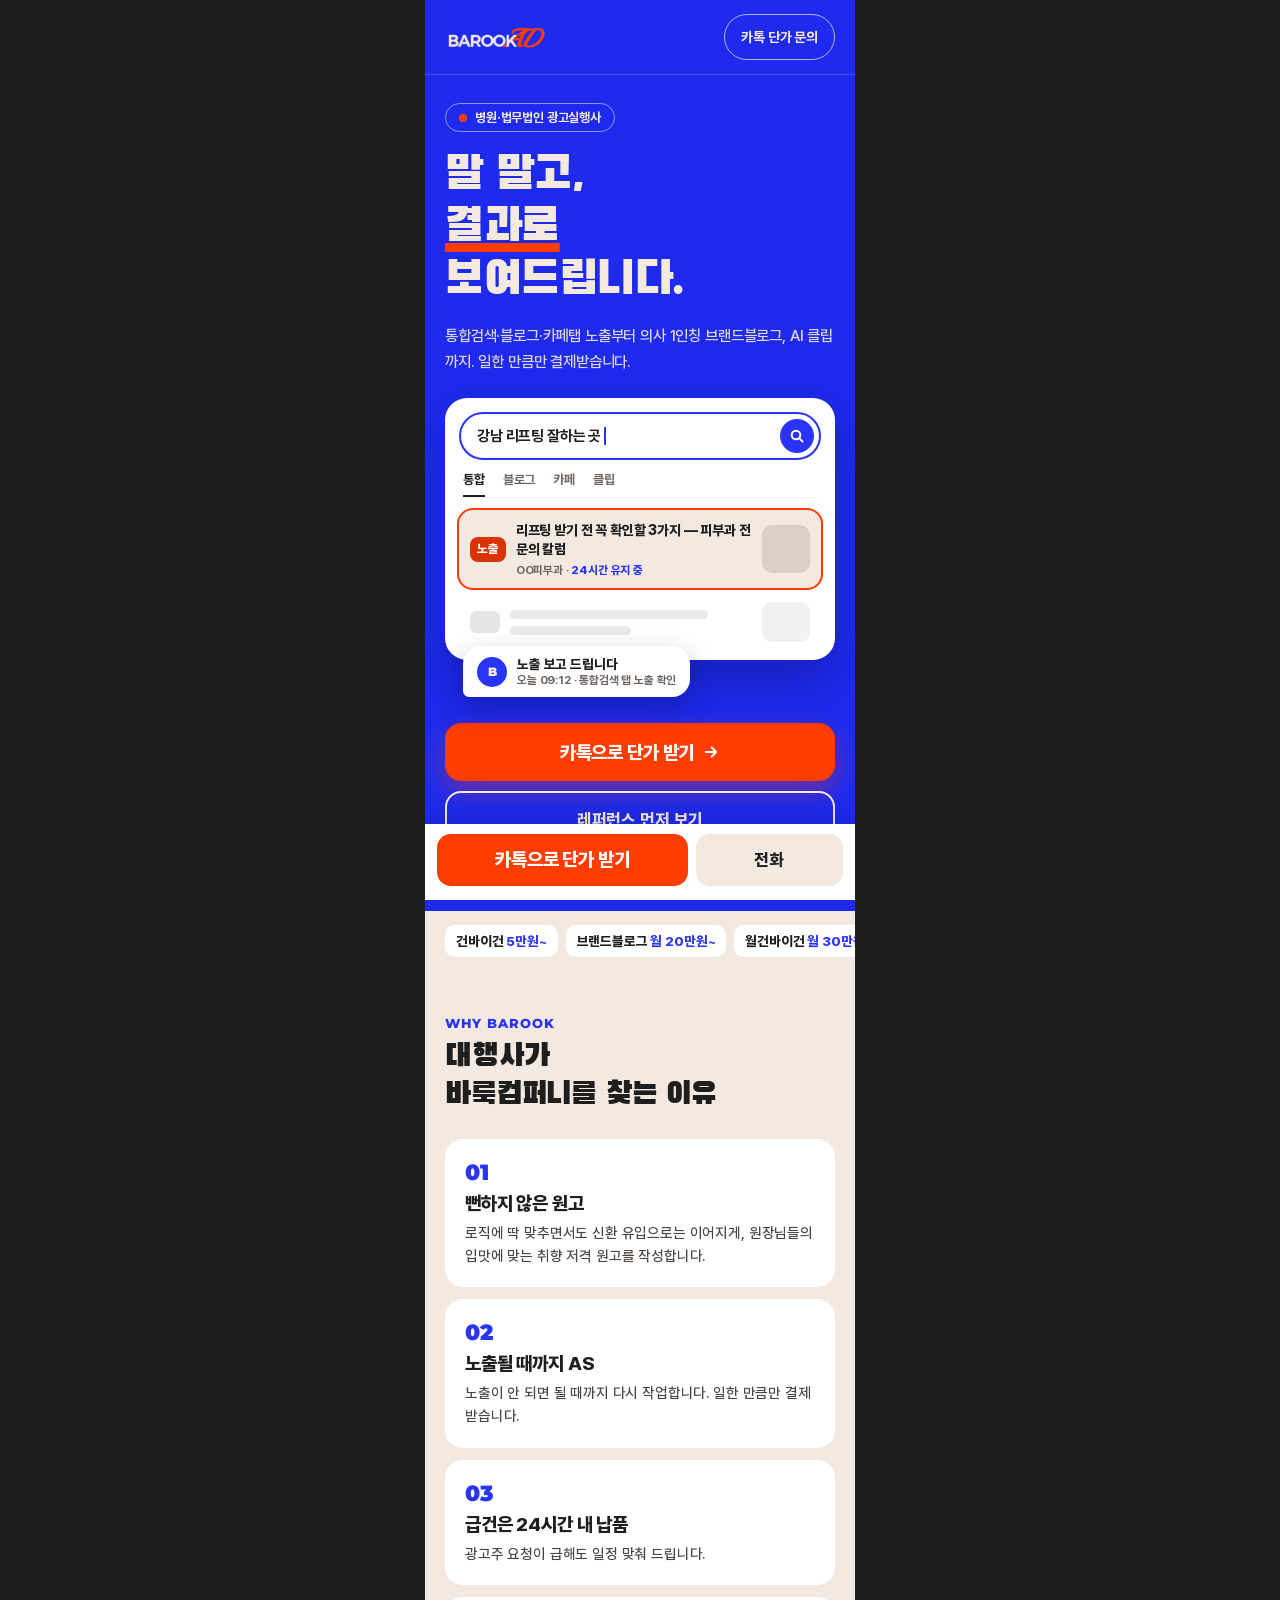
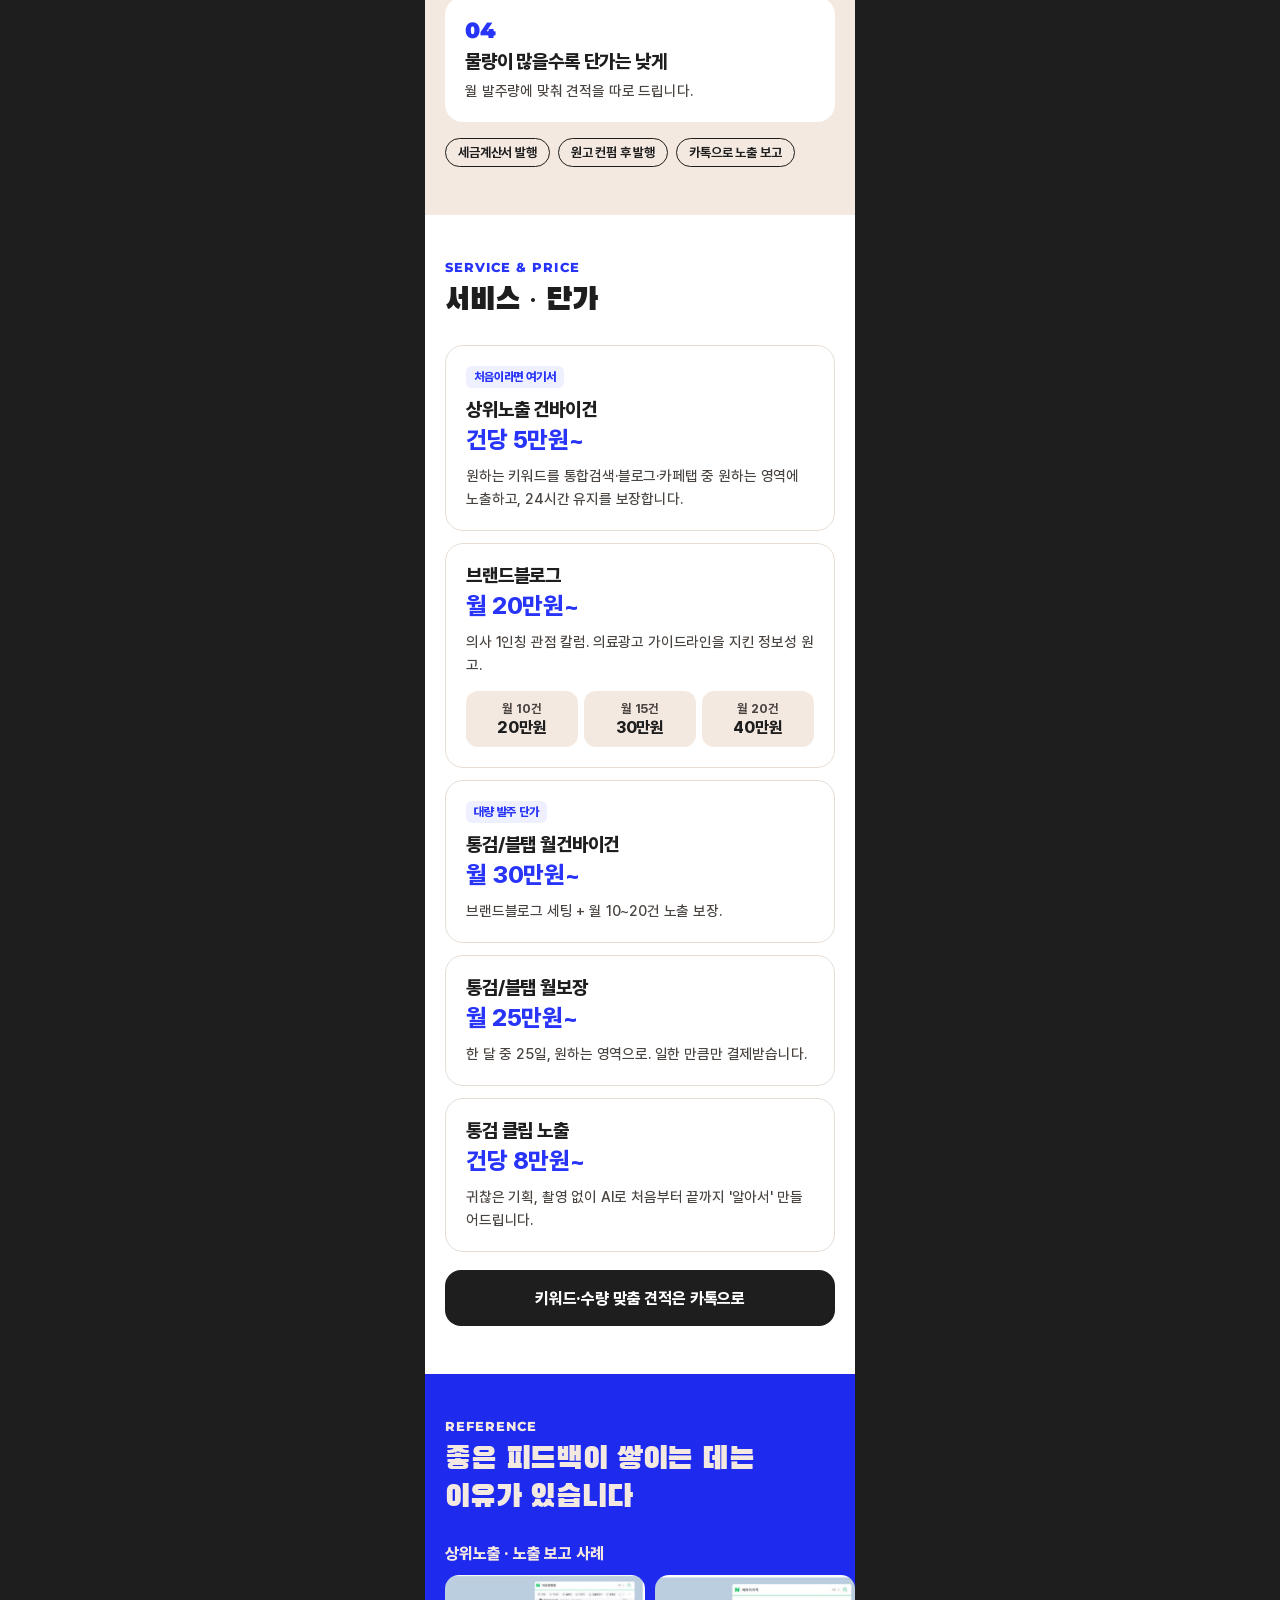
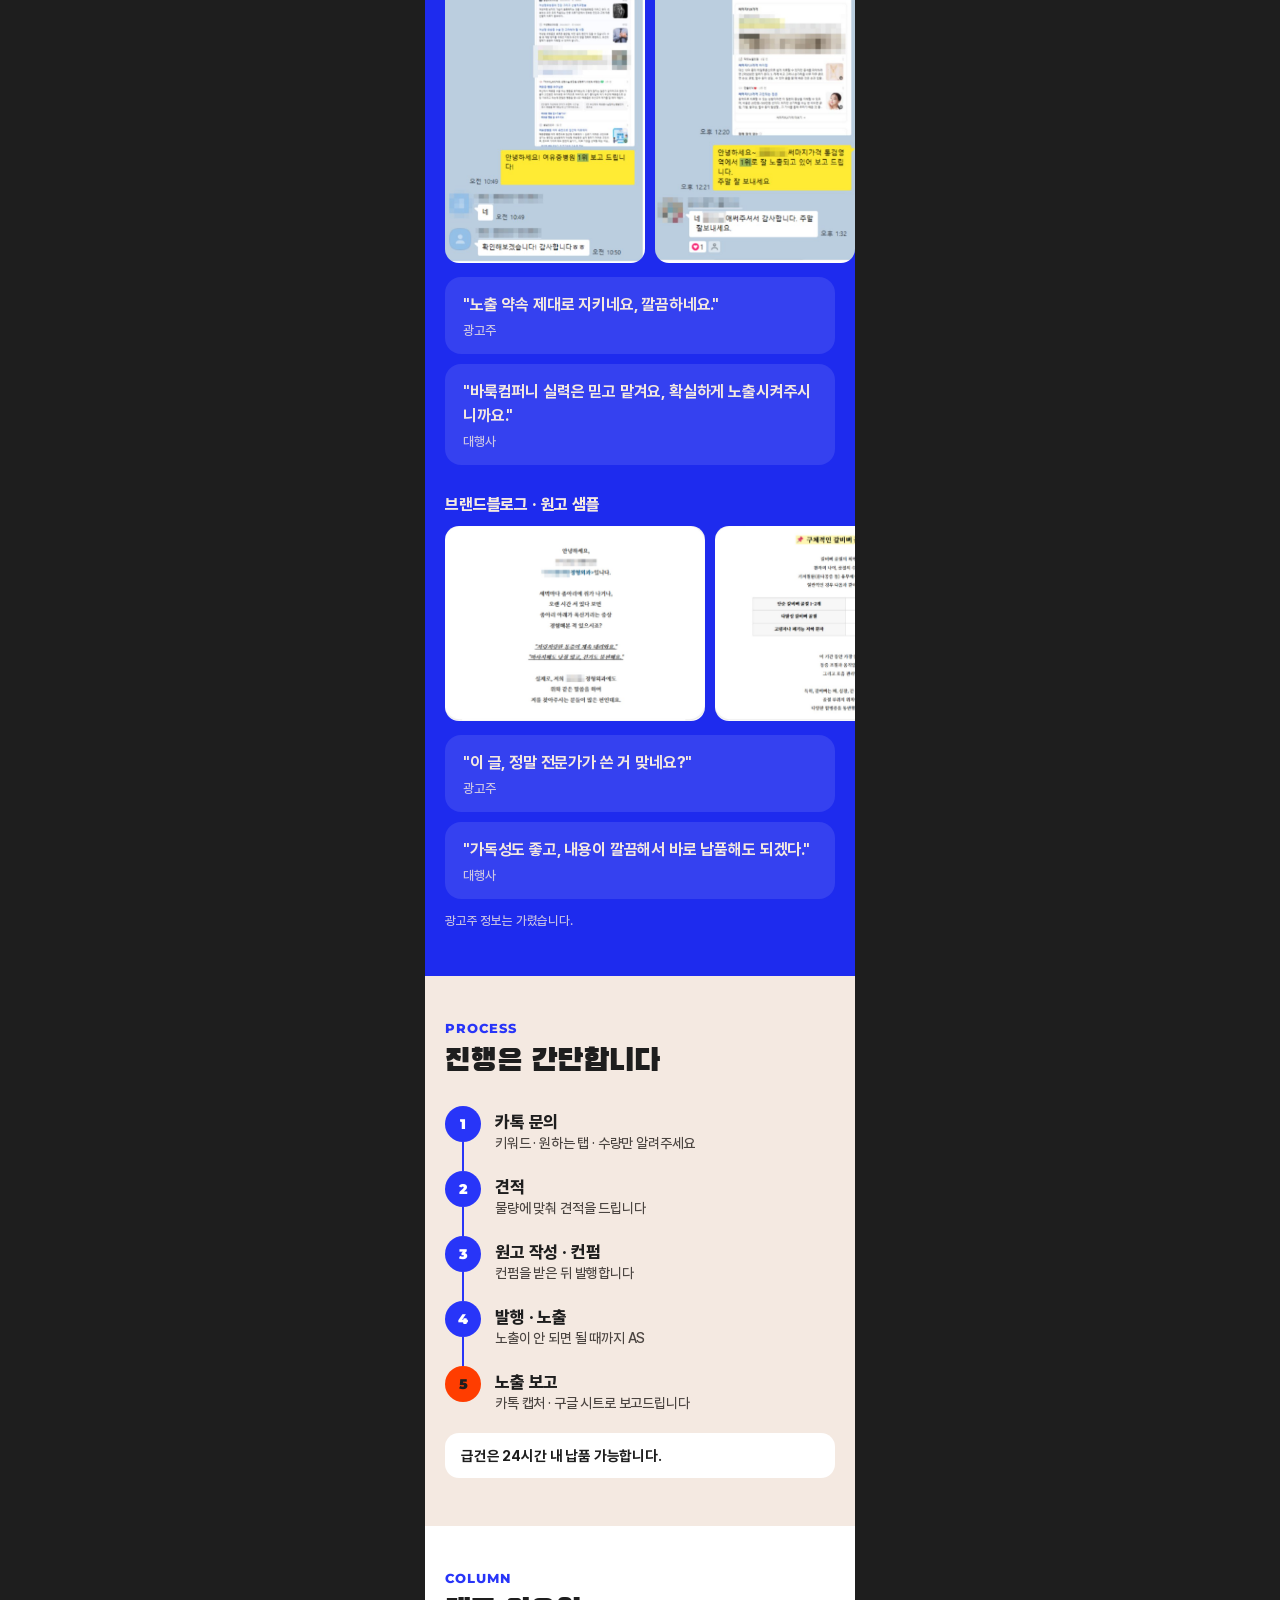
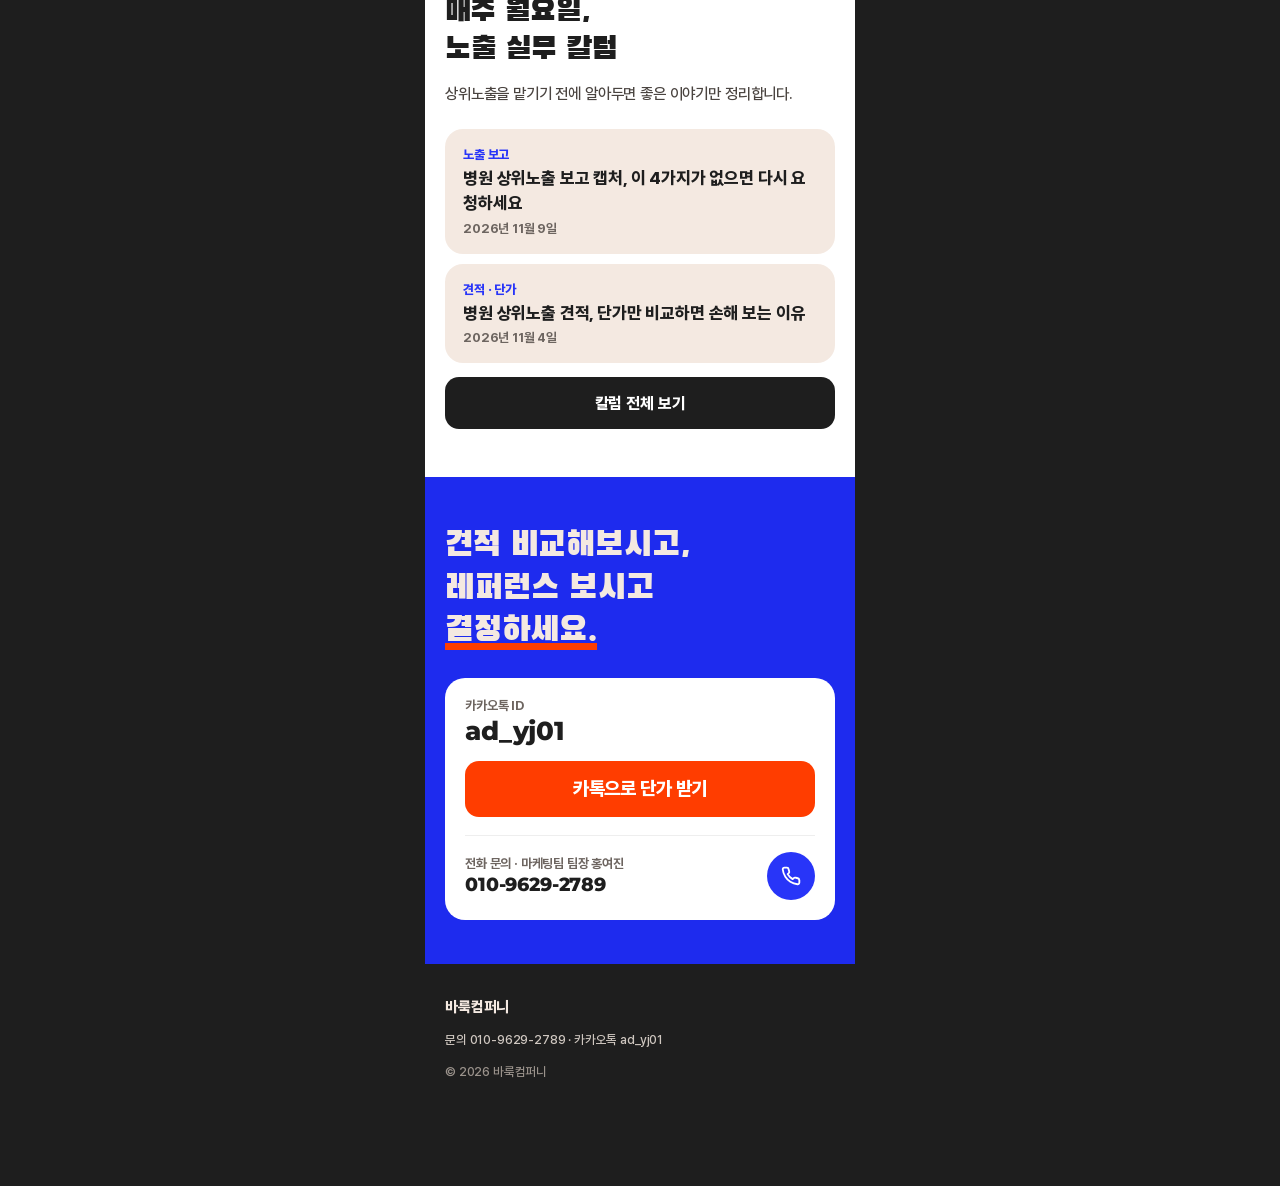
==== commit e236cbf9: "칼럼 노출 키워드 지침 추가, 기존 칼럼에 키워드 반영 Co-Authored-By: Claude Opus 5.5 <noreply@anthropic.com> Claude-Sessio" ====
--- a/index.html
+++ b/index.html
@@ -235,8 +235,8 @@
   <p style="margin: 12px 0 0; font-size: 15.5px; line-height: 1.65; color: #4A4440; font-weight: 500">상위노출을 맡기기 전에 알아두면 좋은 이야기만 정리합니다.</p>
   <div style="margin-top: 22px; display: grid; gap: 10px">
 <!--COLUMNS:START-->
-<a href="/column/exposure-report-checklist/" style="display: grid; gap: 4px; padding: 18px; border-radius: 18px; background: #F4E9E1; color: #1E1E1E; text-decoration: none"><span style="font-size: 13px; font-weight: 800; color: #2835F8">노출 보고</span><b style="font-size: 17px; line-height: 1.5; font-weight: 800">노출 보고 캡처, 이 4가지가 없으면 다시 요청하세요</b><time datetime="2026-11-09" style="font-size: 13px; color: #6D6560; font-weight: 700">2026년 11월 9일</time></a>
-<a href="/column/seo-quote-checklist/" style="display: grid; gap: 4px; padding: 18px; border-radius: 18px; background: #F4E9E1; color: #1E1E1E; text-decoration: none"><span style="font-size: 13px; font-weight: 800; color: #2835F8">견적 · 단가</span><b style="font-size: 17px; line-height: 1.5; font-weight: 800">상위노출 견적, 단가만 비교하면 손해 보는 이유</b><time datetime="2026-11-04" style="font-size: 13px; color: #6D6560; font-weight: 700">2026년 11월 4일</time></a>
+<a href="/column/exposure-report-checklist/" style="display: grid; gap: 4px; padding: 18px; border-radius: 18px; background: #F4E9E1; color: #1E1E1E; text-decoration: none"><span style="font-size: 13px; font-weight: 800; color: #2835F8">노출 보고</span><b style="font-size: 17px; line-height: 1.5; font-weight: 800">병원 상위노출 보고 캡처, 이 4가지가 없으면 다시 요청하세요</b><time datetime="2026-11-09" style="font-size: 13px; color: #6D6560; font-weight: 700">2026년 11월 9일</time></a>
+<a href="/column/seo-quote-checklist/" style="display: grid; gap: 4px; padding: 18px; border-radius: 18px; background: #F4E9E1; color: #1E1E1E; text-decoration: none"><span style="font-size: 13px; font-weight: 800; color: #2835F8">견적 · 단가</span><b style="font-size: 17px; line-height: 1.5; font-weight: 800">병원 상위노출 견적, 단가만 비교하면 손해 보는 이유</b><time datetime="2026-11-04" style="font-size: 13px; color: #6D6560; font-weight: 700">2026년 11월 4일</time></a>
 
 <!--COLUMNS:END-->
   </div>
